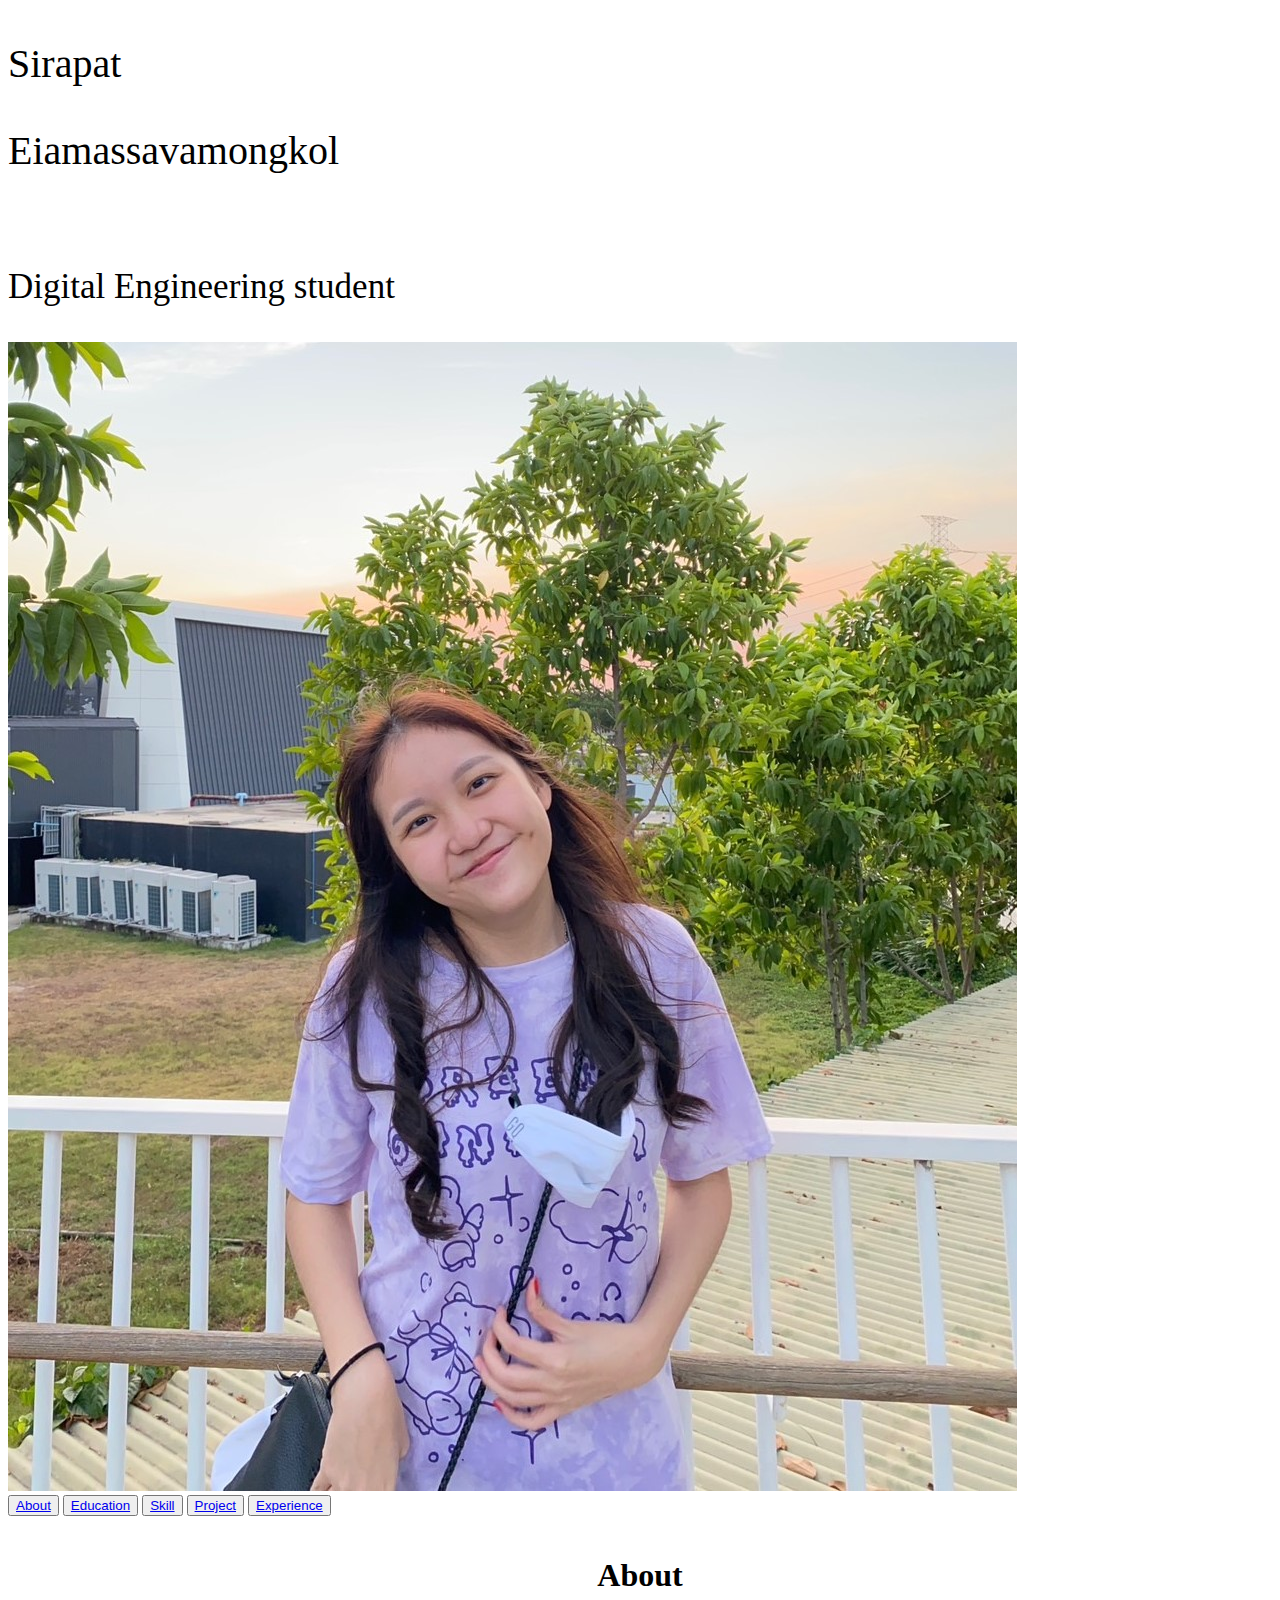
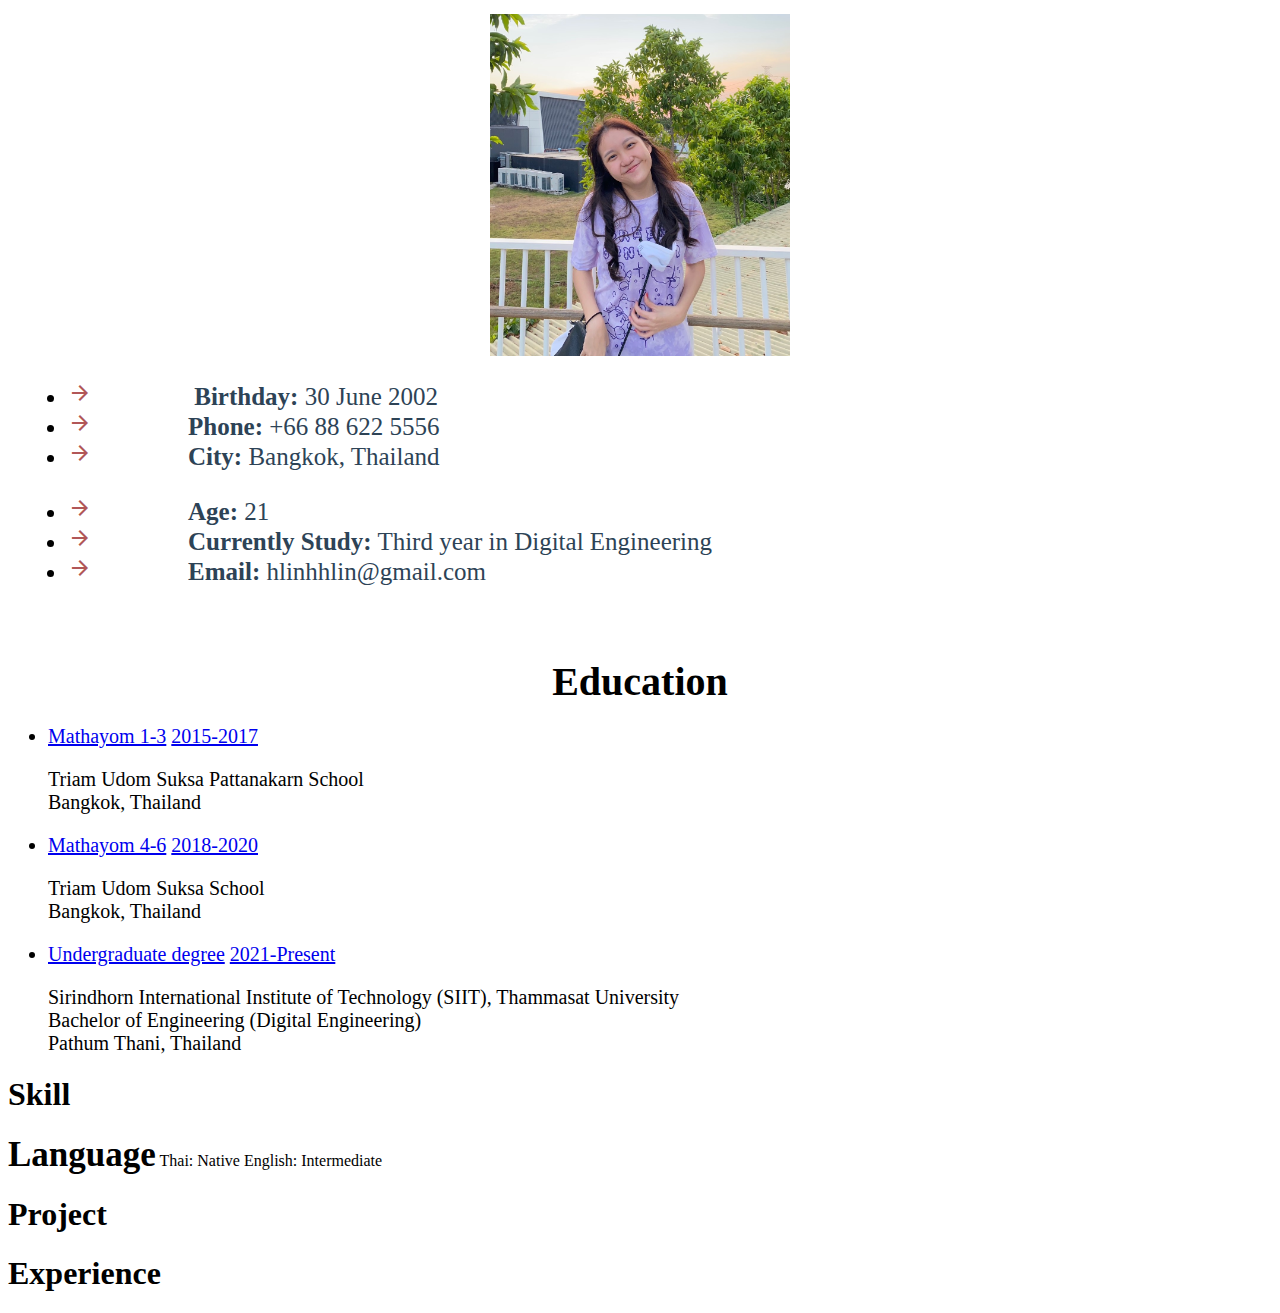
==== main.html @ f173abf1 "edit to be responsive" ====
<!DOCTYPE html>
<html lang="en">
<head>
    <meta charset="UTF-8">
    <meta name="viewport" content="width=device-width, initial-scale=1.0">
    <title>Sirapat's Portfolio</title>
    <link rel="stylesheet" href="style.css">
    <link rel="stylesheet" href="https://fonts.googleapis.com/icon?family=Material+Icons">
    <link rel="stylesheet" type="text/css" href="//fonts.googleapis.com/css?family=Abril+Fatface"/>
    <link rel="stylesheet" type="text/css" href="//fonts.googleapis.com/css?family=Merriweather"/>
    <link href="https://cdn.jsdelivr.net/npm/bootstrap@5.3.1/dist/css/bootstrap.min.css" rel="stylesheet" integrity="sha384-4bw+/aepP/YC94hEpVNVgiZdgIC5+VKNBQNGCHeKRQN+PtmoHDEXuppvnDJzQIu9" crossorigin="anonymous">
    <script src="https://cdn.jsdelivr.net/npm/bootstrap@5.3.1/dist/js/bootstrap.bundle.min.js" integrity="sha384-HwwvtgBNo3bZJJLYd8oVXjrBZt8cqVSpeBNS5n7C8IVInixGAoxmnlMuBnhbgrkm" crossorigin="anonymous"></script>
</head>
<main>
    <article>
        <p class="font-weight-bold" style="font-size: 40px;">Sirapat</p>
        <p class="font-weight-bold" style="font-size: 40px;">Eiamassavamongkol</p>
        <br>
        <p class="font-italic" style="font-size: 35px;">Digital Engineering student</p>
    </article>
    <nav class="vstack gap-4" style="align-items: center;">
        <img src="/src/profile.jpg">
        <div class="vstack gap-4" style="align-items: center;">
            <button><a href="#about">About</a></button>
            <button><a href="#education">Education</a></button>
            <button><a href="#skill">Skill</a></button>
            <button><a href="#project">Project</a></button>
            <button><a href="#experience">Experience</a></button>
        </div>
    </nav>
    <section id="about" style="padding: 20px;" class="vstack py-5">
        <h1 style="text-align: center; margin-bottom: 20px;"><strong>About</strong></h1>
        <div class="parent" style="font-size: 25px;">
            <img src="/src/profile.jpg" width="300px" style="display: block; margin: auto;">
            <div>
                <ul>
                    <li><span class="material-icons" style="color: #b15757;">arrow_forward_ios</span> <strong class="very-dark-blue-font">Birthday:</strong> <span class="very-dark-blue-font">30 June 2002</span></li>
                    <li><span class="material-icons" style="color: #b15757;">arrow_forward_ios</span><strong class="very-dark-blue-font">Phone:</strong> <span class="very-dark-blue-font">+66 88 622 5556</span></li>
                    <li><span class="material-icons" style="color: #b15757;">arrow_forward_ios</span><strong class="very-dark-blue-font">City:</strong> <span class="very-dark-blue-font">Bangkok, Thailand</span></li>
                  </ul>
            </div>
            <div>
                <ul>
                    <li><span class="material-icons" style="color: #b15757;">arrow_forward_ios</span><strong class="very-dark-blue-font">Age:</strong> <span class="very-dark-blue-font">21</span></li>
                    <li><span class="material-icons" style="color: #b15757;">arrow_forward_ios</span><strong class="very-dark-blue-font">Currently Study:</strong> <span class="very-dark-blue-font">Third year in Digital Engineering</span></li>
                    <li><span class="material-icons" style="color: #b15757;">arrow_forward_ios</span><strong class="very-dark-blue-font">Email:</strong> <span class="very-dark-blue-font">hlinhhlin@gmail.com</span></li>
                  </ul>
            </div>
        </div>
    </section>
    <section id="education">
        <div class="container py-5" style="font-size: 20px;">
            <h1 style="text-align: center; margin-bottom: 20px;"><strong>Education</strong></h1>
            <div class="row">
              <div class="col-md-6 offset-md-3">
                <ul class="timeline-3">
                  <li>
                    <a href="#!">Mathayom 1-3</a>
                    <a href="#!" class="float-end">2015-2017</a>
                    <p class="mt-2">Triam Udom Suksa Pattanakarn School <br> Bangkok, Thailand</p>
                  </li>
                  <li>
                    <a href="#!">Mathayom 4-6</a>
                    <a href="#!" class="float-end">2018-2020</a>
                    <p class="mt-2">Triam Udom Suksa School <br> Bangkok, Thailand</p>
                  </li>
                  <li>
                    <a href="#!">Undergraduate degree</a>
                    <a href="#!" class="float-end">2021-Present</a>
                    <p class="mt-2">Sirindhorn International Institute of Technology (SIIT), Thammasat University <br> Bachelor of Engineering (Digital Engineering) <br> Pathum Thani, Thailand</p>
                  </li>
                </ul>
              </div>
            </div>
          </div>
    </section>
    <section id="skill">
        <h1><strong>Skill</strong></h1>
        <div id="container-lang">
            <strong class="item" style="font-size: 35px;">Language</strong>
            <span class="item">Thai: Native</span>
            <span class="item">English: Intermediate</span>
        </div>
    </section>
    <section id="project">
        <h1><strong>Project</strong></h1>
    </section>
    <section id="experience">
        <h1><strong>Experience</strong></h1>
    </section>
</main>
</html>
---- style.css ----
.very-dark-blue-font {
    color: #2D4356;
}
.dark-blue-font {
    color: #435B66;
}

@media screen and (min-width: 320px) and (max-width: 600px) {
    main {
        background-color: #EEE9DA;
        height: 100vh;
        overflow-y: auto;
        overflow-x: hidden;
        width: 100%;
        font-family: 'Merriweather';
    }

    article {
        display: flex;
        width: 100%;
        height: 100vh;
        flex-direction: column;
        justify-content: center;
        padding: 40px;
        font-weight: 800;
    }
    
    nav {
        width: 100%;
        height: 83vh;
        background-color: #6096B4;
        padding: 30px;
    }
    
    nav img {
        border-radius: 50%;
        width: 50%;        
      }
    
    button a {
    font-size: 20px;
    font-weight: bolder;
    }
    
    a:-webkit-any-link {
        text-decoration: none;
        color: rgb(0, 74, 127);
    }

    nav div {
        width: 100%;
    }

    nav div button{
        width: 30vh;
        height: 6vh;
        border: none;
        border-radius: 20px;
    }
    
    #about {
        background-color: white;
    }

    #about img {
        margin: 20px;
        border-radius: 15px;
    }

    .parent ul {
        list-style-type: none;
        line-height: 2;
        font-size: 20px;
    }
    
    #education {
        background-color: #e2ecf1;
        height: 63vh;
    }
    
    ul.timeline-3 {
        list-style-type: none;
        position: relative;
      }
      ul.timeline-3:before {
        content: " ";
        background: #d4d9df;
        display: inline-block;
        position: absolute;
        left: 29px;
        width: 2px;
        height: 100%;
        z-index: 400;
      }
      ul.timeline-3 > li {
        margin: 20px 0;
        padding-left: 20px;
      }
      ul.timeline-3 > li:before {
        content: " ";
        background: white;
        display: inline-block;
        position: absolute;
        border-radius: 50%;
        border: 3px solid #22c0e8;
        left: 20px;
        width: 20px;
        height: 20px;
        z-index: 400;
      }

    #skill {
        background-color: #FFFFFF;
    }
    
    #experience {
        background-color: #e2ecf1;
    }
    
   
    

    
    li{
        margin: 30px 0;
      }
    
    /* The actual timeline (the vertical ruler) */
    /* .timeline {
      position: relative;
      margin: 0 auto;
    } */
    
    /* The actual timeline (the vertical ruler) */
    /* .timeline::after {
      content: '';
      position: absolute;
      width: 5px;
      background-color: black;
      top: 0;
      bottom: 0;
      left: 140px;
      margin-left: -3px;
    } */
    
    .line {
        border-bottom: 3px solid #000000;
        width: 1300px;
        margin-top: 50px;
    }
    
    .card {
        /* Add shadows to create the "card" effect */
        box-shadow: 0 4px 8px 0 rgba(0,0,0,0.2);
        transition: 0.3s;
        padding: 40px;
        border-radius: 10px;
        background-color: #ffffff;
        width: 400px;
        height: 300px;
        margin: 40px;
        line-height: 50px;
      }
      
      /* Add some padding inside the card container */
      /* .container {
        padding: 2px 16px;
      } */
    
    /* .container {
        background-color: white;
        line-height: 40px;
        width: 40%;
        min-height: 100px;
        padding: 30px;
        margin-left: 450px;
        margin-bottom: 40px;
        border-radius: 30px;
    } */
    
    .horizontal {
        display: flex;
        justify-content: center;
        flex-direction: row;
        width: 95%;
    }
    
    .dot {
        height: 25px;
        width: 25px;
        background-color: #d46060;
        border: solid;
        border-radius: 50%;
        display: inline-block;
        opacity: 100%;
        z-index: 1; /*make it to the front*/
      }
    
    .year{
        font-size: 25px;
        padding: 15px;
        margin-left: 134px;
        margin-right: 140px;
        margin-top: 50px;
        display: block;
        width: 200px;
        color: #FFFFFF;
        background: #03405c;
        border-radius: 20px;
        font-family: 'Raleway', sans-serif;
        opacity: 70%;
        text-align: center;
        letter-spacing: 3px;
    }
    
    #container-lang {
        display: flex;
        flex-direction: column;
        font-size: 30px;
        margin-left: 100px;
        background-color: #EAB2A0;
        width: 40%;
        border-radius: 30px;
        color: #000000;
        padding-left: 30px;
    }
    
    #container-lang .item{
        margin: 25px;
    }
}

@media screen and (min-width: 1001px) and (max-width: 1200px) {
    .very-dark-blue-font {
        color: #2D4356;
    }
    .dark-blue-font {
        color: #435B66;
    }
    
    .center {
    display: block;
    margin-left: auto;
    margin-right: auto;
    }
    
    article {
        width: 100%;
        height: fit-content;
        padding: 50px;
    }
    
    .font {
        font-family:'Open Sans', sans-serif;
    }
    
    nav {
        width: 30vh;
        height: 100vh;
        background-color: #ff0000;
        padding: 1em;
        position: fixed;
        overflow: hidden;
    }
    
    nav img {
        border-radius: 50%;
        width: 80%;
      }
    
    /* .btn-group button {
        background-color: #ffffff;
        border: none;
        padding: 10px 24px; 
        cursor: pointer;
        margin-left: 60px;
        margin-top: 40px;
        width: 70%;
        border-radius: 20px;
        height: 70px;
      } */
      
    .btn-group button:not(:last-child) {
    border-bottom: none; /* Prevent double borders */
    }
    
    /* Add a background color on hover */
    /* .btn-group button:hover {
    background-color: #ff2f90;
    } */
    
    button a {
    font-size: 25px;
    font-weight: bolder;
    }
    
    a:-webkit-any-link {
        text-decoration: none;
        color: rgb(0, 74, 127);
    }
    
    main {
        background-color: #EEE9DA;
        height: 100vh;
        overflow-y: auto;
        margin-left: 30vh;
        overflow-x: hidden;
    }
    
    /* .welcome {
        background-color: #93BFCF;
    
    } */
    
    /* .welcome h1 {
        font-family: 'Raleway', sans-serif;
        color: white;
        letter-spacing: 4px;
    } */
    
    .typewriter {
        width: fit-content;
    }
    
    .typewriter h1 {
        overflow: hidden; /* Ensures the content is not revealed until the animation */
        border-right: .15em solid orange; /* The typwriter cursor */
        white-space: nowrap; /* Keeps the content on a single line */
        margin: 0 auto; /* Gives that scrolling effect as the typing happens */
        letter-spacing: .15em; /* Adjust as needed */
        width: fit-content;
        animation: 
          typing 3.5s steps(40, end),
          blink-caret .75s step-end infinite;
      }
      
      /* The typing effect */
      @keyframes typing {
        from { width: 0 }
        to { width: 100% }
      }
      
      /* The typewriter cursor effect */
      @keyframes blink-caret {
        from, to { border-color: transparent }
        50% { border-color: #435B66; }
      }
    
    #about {
        background-color: white;
    }
    
    #education {
        background-color: #e2ecf1;
    }
    
    #skill {
        background-color: #FFFFFF;
    }
    
    #experience {
        background-color: #e2ecf1;
    }
    
    article h1 {
        font-family: 'Raleway', sans-serif;
        color: black;
        font-size: 35px;
        letter-spacing: 2px;
        margin: 0px;
        padding-left: 50px;
        padding-bottom: 30px;
    }
    
    #about img {
        margin: 20px;
        border-radius: 15px;
    }
    
    .parent {
        width: 100%;
        display: flex;
        font-size: 30px;
      }
    
    .parent ul {
        list-style-type: none;
        line-height: 2;
        padding: 0px;
    }
    
    .parent div {
        padding: 20px;
        min-width: 350px;
    }
    
    li{
        margin: 30px 0;
      }
    
    /* The actual timeline (the vertical ruler) */
    /* .timeline {
      position: relative;
      margin: 0 auto;
    } */
    
    /* The actual timeline (the vertical ruler) */
    /* .timeline::after {
      content: '';
      position: absolute;
      width: 5px;
      background-color: black;
      top: 0;
      bottom: 0;
      left: 140px;
      margin-left: -3px;
    } */
    
    .line {
        border-bottom: 3px solid #000000;
        width: 1300px;
        margin-top: 50px;
    }
    
    .card {
        /* Add shadows to create the "card" effect */
        box-shadow: 0 4px 8px 0 rgba(0,0,0,0.2);
        transition: 0.3s;
        padding: 40px;
        border-radius: 10px;
        background-color: #ffffff;
        width: 400px;
        height: 300px;
        margin: 40px;
        line-height: 50px;
      }
      
      /* Add some padding inside the card container */
      /* .container {
        padding: 2px 16px;
      } */
    
    /* .container {
        background-color: white;
        line-height: 40px;
        width: 40%;
        min-height: 100px;
        padding: 30px;
        margin-left: 450px;
        margin-bottom: 40px;
        border-radius: 30px;
    } */
    
    .horizontal {
        display: flex;
        justify-content: center;
        flex-direction: row;
        width: 95%;
    }
    
    .dot {
        height: 25px;
        width: 25px;
        background-color: #d46060;
        border: solid;
        border-radius: 50%;
        display: inline-block;
        opacity: 100%;
        z-index: 1; /*make it to the front*/
      }
    
    .year{
        font-size: 25px;
        padding: 15px;
        margin-left: 134px;
        margin-right: 140px;
        margin-top: 50px;
        display: block;
        width: 200px;
        color: #FFFFFF;
        background: #03405c;
        border-radius: 20px;
        font-family: 'Raleway', sans-serif;
        opacity: 70%;
        text-align: center;
        letter-spacing: 3px;
    }
    
    #container-lang {
        display: flex;
        flex-direction: column;
        font-size: 30px;
        margin-left: 100px;
        background-color: #EAB2A0;
        width: 40%;
        border-radius: 30px;
        color: #000000;
        padding-left: 30px;
    }
    
    #container-lang .item{
        margin: 25px;
    }
}
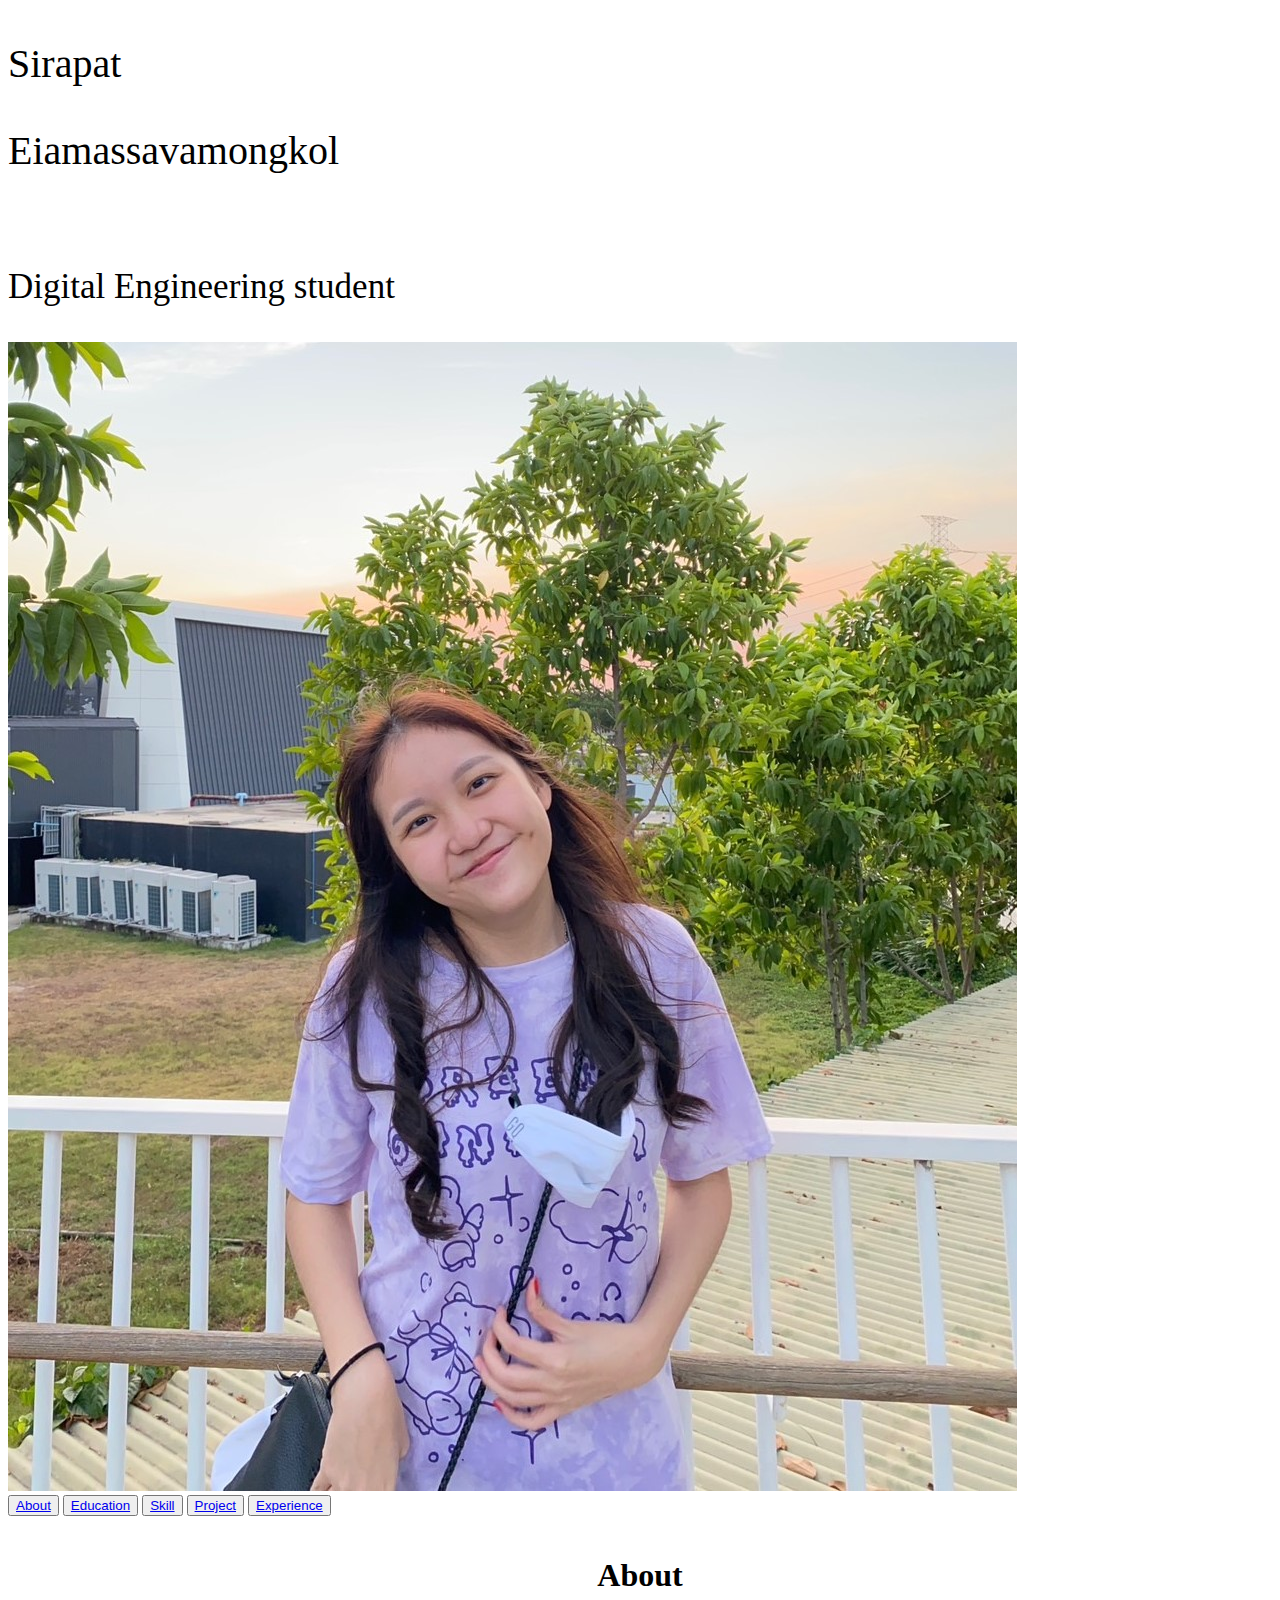
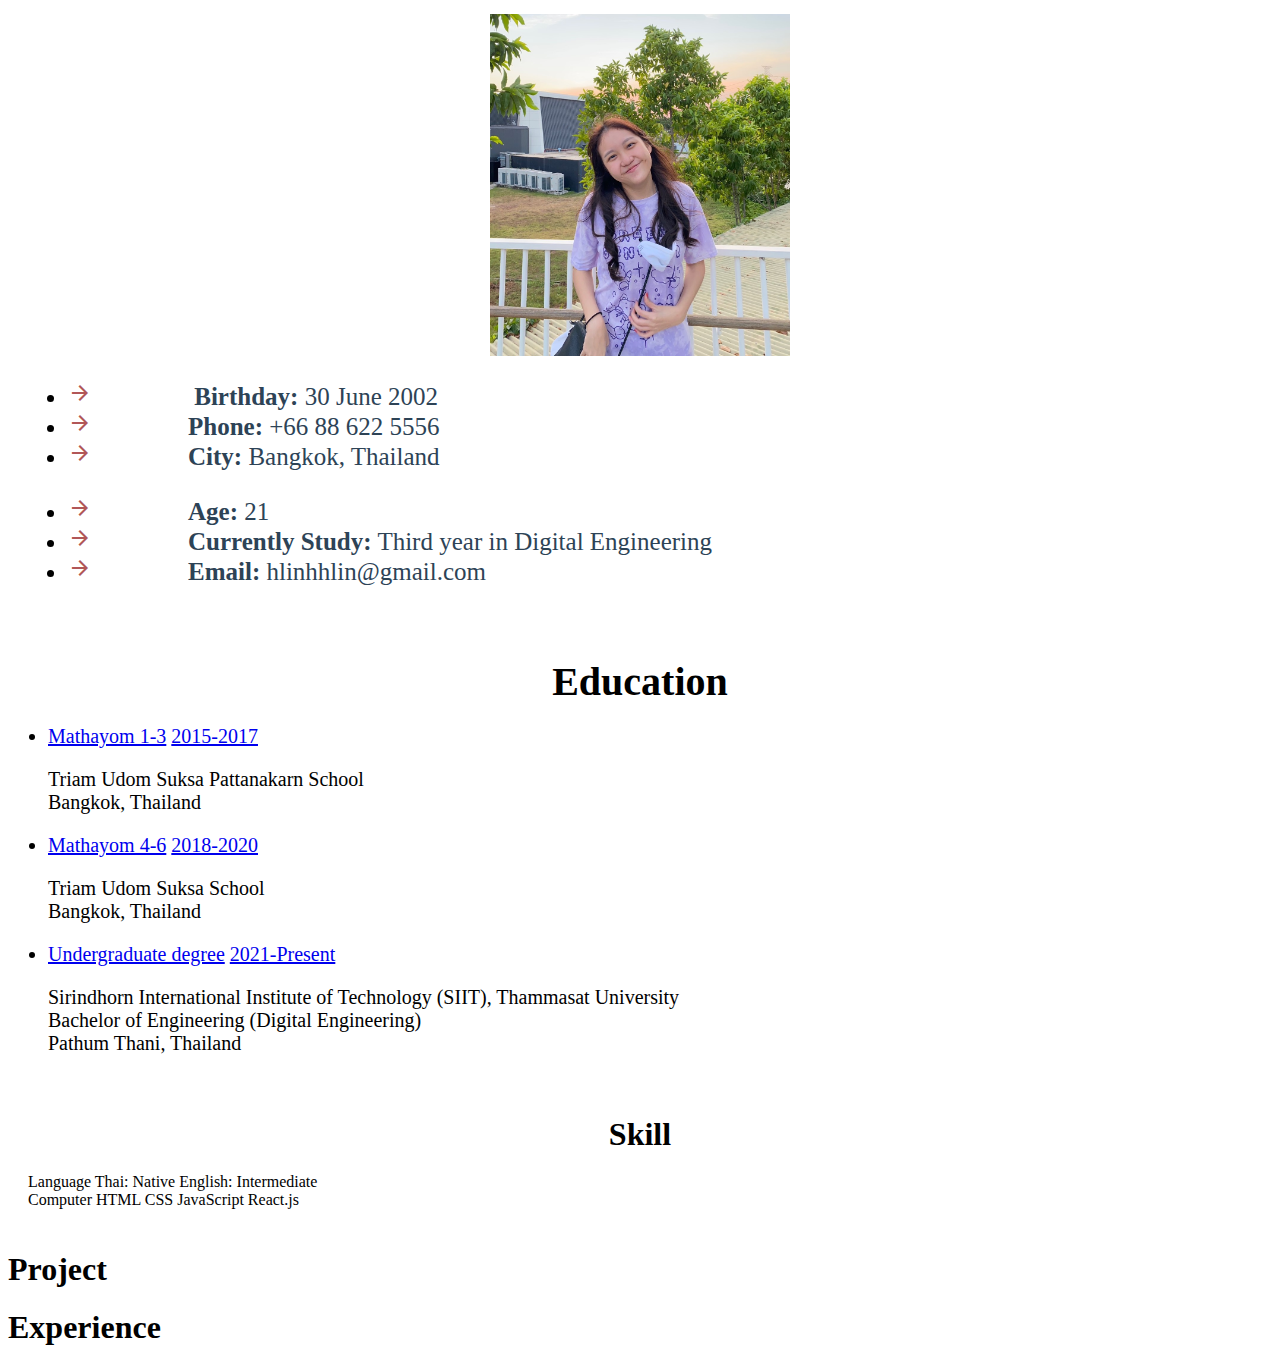
==== commit e94b3f5e: "16/9" ====
--- a/main.html
+++ b/main.html
@@ -74,12 +74,21 @@
             </div>
           </div>
     </section>
-    <section id="skill">
-        <h1><strong>Skill</strong></h1>
-        <div id="container-lang">
-            <strong class="item" style="font-size: 35px;">Language</strong>
-            <span class="item">Thai: Native</span>
-            <span class="item">English: Intermediate</span>
+    <section id="skill" style="padding: 20px;">
+        <h1 style="text-align: center; margin-bottom: 20px;"><strong>Skill</strong></h1>
+        <div class="skill-container">
+            <div class="card">
+                <span>Language</span>
+                <span>Thai: Native</span>
+                <span>English: Intermediate</span>
+            </div>
+            <div class="card">
+                <span style="font-weight: 100;">Computer</span>
+                <span>HTML</span>
+                <span>CSS</span>
+                <span>JavaScript</span>
+                <span>React.js</span>
+            </div>
         </div>
     </section>
     <section id="project">
--- a/style.css
+++ b/style.css
@@ -27,7 +27,7 @@
     
     nav {
         width: 100%;
-        height: 83vh;
+        height: 72vh;
         background-color: #6096B4;
         padding: 30px;
     }
@@ -75,7 +75,7 @@
     
     #education {
         background-color: #e2ecf1;
-        height: 63vh;
+        height: 50vh;
     }
     
     ul.timeline-3 {
@@ -112,14 +112,194 @@
     #skill {
         background-color: #FFFFFF;
     }
+
+    .skill-container {
+        display: flex;
+
+    }
+
+    .card {
+        /* Add shadows to create the "card" effect */
+        box-shadow: 0 4px 8px 0 rgba(0,0,0,0.2);
+        transition: 0.3s;
+        padding: 20px;
+        border-radius: 10px;
+        width: 50%;
+        height: 50%;
+        line-height: 50px;
+        margin: 10px;
+      }
     
     #experience {
         background-color: #e2ecf1;
     }
     
-   
-    
-
+
+}
+
+@media screen and (min-width: 1001px) and (max-width: 1200px) {
+    .very-dark-blue-font {
+        color: #2D4356;
+    }
+    .dark-blue-font {
+        color: #435B66;
+    }
+    
+    .center {
+    display: block;
+    margin-left: auto;
+    margin-right: auto;
+    }
+    
+    article {
+        width: 100%;
+        height: fit-content;
+        padding: 50px;
+    }
+    
+    .font {
+        font-family:'Open Sans', sans-serif;
+    }
+    
+    nav {
+        width: 30vh;
+        height: 100vh;
+        background-color: #ff0000;
+        padding: 1em;
+        position: fixed;
+        overflow: hidden;
+    }
+    
+    nav img {
+        border-radius: 50%;
+        width: 80%;
+      }
+    
+    /* .btn-group button {
+        background-color: #ffffff;
+        border: none;
+        padding: 10px 24px; 
+        cursor: pointer;
+        margin-left: 60px;
+        margin-top: 40px;
+        width: 70%;
+        border-radius: 20px;
+        height: 70px;
+      } */
+      
+    .btn-group button:not(:last-child) {
+    border-bottom: none; /* Prevent double borders */
+    }
+    
+    /* Add a background color on hover */
+    /* .btn-group button:hover {
+    background-color: #ff2f90;
+    } */
+    
+    button a {
+    font-size: 25px;
+    font-weight: bolder;
+    }
+    
+    a:-webkit-any-link {
+        text-decoration: none;
+        color: rgb(0, 74, 127);
+    }
+    
+    main {
+        background-color: #EEE9DA;
+        height: 100vh;
+        overflow-y: auto;
+        margin-left: 30vh;
+        overflow-x: hidden;
+    }
+    
+    /* .welcome {
+        background-color: #93BFCF;
+    
+    } */
+    
+    /* .welcome h1 {
+        font-family: 'Raleway', sans-serif;
+        color: white;
+        letter-spacing: 4px;
+    } */
+    
+    .typewriter {
+        width: fit-content;
+    }
+    
+    .typewriter h1 {
+        overflow: hidden; /* Ensures the content is not revealed until the animation */
+        border-right: .15em solid orange; /* The typwriter cursor */
+        white-space: nowrap; /* Keeps the content on a single line */
+        margin: 0 auto; /* Gives that scrolling effect as the typing happens */
+        letter-spacing: .15em; /* Adjust as needed */
+        width: fit-content;
+        animation: 
+          typing 3.5s steps(40, end),
+          blink-caret .75s step-end infinite;
+      }
+      
+      /* The typing effect */
+      @keyframes typing {
+        from { width: 0 }
+        to { width: 100% }
+      }
+      
+      /* The typewriter cursor effect */
+      @keyframes blink-caret {
+        from, to { border-color: transparent }
+        50% { border-color: #435B66; }
+      }
+    
+    #about {
+        background-color: white;
+    }
+    
+    #education {
+        background-color: #e2ecf1;
+    }
+    
+    #skill {
+        background-color: #FFFFFF;
+    }
+    
+    #experience {
+        background-color: #e2ecf1;
+    }
+    
+    article h1 {
+        font-family: 'Raleway', sans-serif;
+        color: black;
+        font-size: 35px;
+        letter-spacing: 2px;
+        margin: 0px;
+        padding-left: 50px;
+        padding-bottom: 30px;
+    }
+    
+    #about img {
+        margin: 20px;
+        border-radius: 15px;
+    }
+    
+    .parent {
+        width: 100%;
+        display: flex;
+        font-size: 30px;
+      }
+    
+    .parent ul {
+        list-style-type: none;
+        line-height: 2;
+        padding: 0px;
+    }
+    
+    .parent div {
+        padding: 20px;
+        min-width: 350px;
+    }
     
     li{
         margin: 30px 0;
@@ -228,277 +408,4 @@
     #container-lang .item{
         margin: 25px;
     }
-}
-
-@media screen and (min-width: 1001px) and (max-width: 1200px) {
-    .very-dark-blue-font {
-        color: #2D4356;
-    }
-    .dark-blue-font {
-        color: #435B66;
-    }
-    
-    .center {
-    display: block;
-    margin-left: auto;
-    margin-right: auto;
-    }
-    
-    article {
-        width: 100%;
-        height: fit-content;
-        padding: 50px;
-    }
-    
-    .font {
-        font-family:'Open Sans', sans-serif;
-    }
-    
-    nav {
-        width: 30vh;
-        height: 100vh;
-        background-color: #ff0000;
-        padding: 1em;
-        position: fixed;
-        overflow: hidden;
-    }
-    
-    nav img {
-        border-radius: 50%;
-        width: 80%;
-      }
-    
-    /* .btn-group button {
-        background-color: #ffffff;
-        border: none;
-        padding: 10px 24px; 
-        cursor: pointer;
-        margin-left: 60px;
-        margin-top: 40px;
-        width: 70%;
-        border-radius: 20px;
-        height: 70px;
-      } */
-      
-    .btn-group button:not(:last-child) {
-    border-bottom: none; /* Prevent double borders */
-    }
-    
-    /* Add a background color on hover */
-    /* .btn-group button:hover {
-    background-color: #ff2f90;
-    } */
-    
-    button a {
-    font-size: 25px;
-    font-weight: bolder;
-    }
-    
-    a:-webkit-any-link {
-        text-decoration: none;
-        color: rgb(0, 74, 127);
-    }
-    
-    main {
-        background-color: #EEE9DA;
-        height: 100vh;
-        overflow-y: auto;
-        margin-left: 30vh;
-        overflow-x: hidden;
-    }
-    
-    /* .welcome {
-        background-color: #93BFCF;
-    
-    } */
-    
-    /* .welcome h1 {
-        font-family: 'Raleway', sans-serif;
-        color: white;
-        letter-spacing: 4px;
-    } */
-    
-    .typewriter {
-        width: fit-content;
-    }
-    
-    .typewriter h1 {
-        overflow: hidden; /* Ensures the content is not revealed until the animation */
-        border-right: .15em solid orange; /* The typwriter cursor */
-        white-space: nowrap; /* Keeps the content on a single line */
-        margin: 0 auto; /* Gives that scrolling effect as the typing happens */
-        letter-spacing: .15em; /* Adjust as needed */
-        width: fit-content;
-        animation: 
-          typing 3.5s steps(40, end),
-          blink-caret .75s step-end infinite;
-      }
-      
-      /* The typing effect */
-      @keyframes typing {
-        from { width: 0 }
-        to { width: 100% }
-      }
-      
-      /* The typewriter cursor effect */
-      @keyframes blink-caret {
-        from, to { border-color: transparent }
-        50% { border-color: #435B66; }
-      }
-    
-    #about {
-        background-color: white;
-    }
-    
-    #education {
-        background-color: #e2ecf1;
-    }
-    
-    #skill {
-        background-color: #FFFFFF;
-    }
-    
-    #experience {
-        background-color: #e2ecf1;
-    }
-    
-    article h1 {
-        font-family: 'Raleway', sans-serif;
-        color: black;
-        font-size: 35px;
-        letter-spacing: 2px;
-        margin: 0px;
-        padding-left: 50px;
-        padding-bottom: 30px;
-    }
-    
-    #about img {
-        margin: 20px;
-        border-radius: 15px;
-    }
-    
-    .parent {
-        width: 100%;
-        display: flex;
-        font-size: 30px;
-      }
-    
-    .parent ul {
-        list-style-type: none;
-        line-height: 2;
-        padding: 0px;
-    }
-    
-    .parent div {
-        padding: 20px;
-        min-width: 350px;
-    }
-    
-    li{
-        margin: 30px 0;
-      }
-    
-    /* The actual timeline (the vertical ruler) */
-    /* .timeline {
-      position: relative;
-      margin: 0 auto;
-    } */
-    
-    /* The actual timeline (the vertical ruler) */
-    /* .timeline::after {
-      content: '';
-      position: absolute;
-      width: 5px;
-      background-color: black;
-      top: 0;
-      bottom: 0;
-      left: 140px;
-      margin-left: -3px;
-    } */
-    
-    .line {
-        border-bottom: 3px solid #000000;
-        width: 1300px;
-        margin-top: 50px;
-    }
-    
-    .card {
-        /* Add shadows to create the "card" effect */
-        box-shadow: 0 4px 8px 0 rgba(0,0,0,0.2);
-        transition: 0.3s;
-        padding: 40px;
-        border-radius: 10px;
-        background-color: #ffffff;
-        width: 400px;
-        height: 300px;
-        margin: 40px;
-        line-height: 50px;
-      }
-      
-      /* Add some padding inside the card container */
-      /* .container {
-        padding: 2px 16px;
-      } */
-    
-    /* .container {
-        background-color: white;
-        line-height: 40px;
-        width: 40%;
-        min-height: 100px;
-        padding: 30px;
-        margin-left: 450px;
-        margin-bottom: 40px;
-        border-radius: 30px;
-    } */
-    
-    .horizontal {
-        display: flex;
-        justify-content: center;
-        flex-direction: row;
-        width: 95%;
-    }
-    
-    .dot {
-        height: 25px;
-        width: 25px;
-        background-color: #d46060;
-        border: solid;
-        border-radius: 50%;
-        display: inline-block;
-        opacity: 100%;
-        z-index: 1; /*make it to the front*/
-      }
-    
-    .year{
-        font-size: 25px;
-        padding: 15px;
-        margin-left: 134px;
-        margin-right: 140px;
-        margin-top: 50px;
-        display: block;
-        width: 200px;
-        color: #FFFFFF;
-        background: #03405c;
-        border-radius: 20px;
-        font-family: 'Raleway', sans-serif;
-        opacity: 70%;
-        text-align: center;
-        letter-spacing: 3px;
-    }
-    
-    #container-lang {
-        display: flex;
-        flex-direction: column;
-        font-size: 30px;
-        margin-left: 100px;
-        background-color: #EAB2A0;
-        width: 40%;
-        border-radius: 30px;
-        color: #000000;
-        padding-left: 30px;
-    }
-    
-    #container-lang .item{
-        margin: 25px;
-    }
 }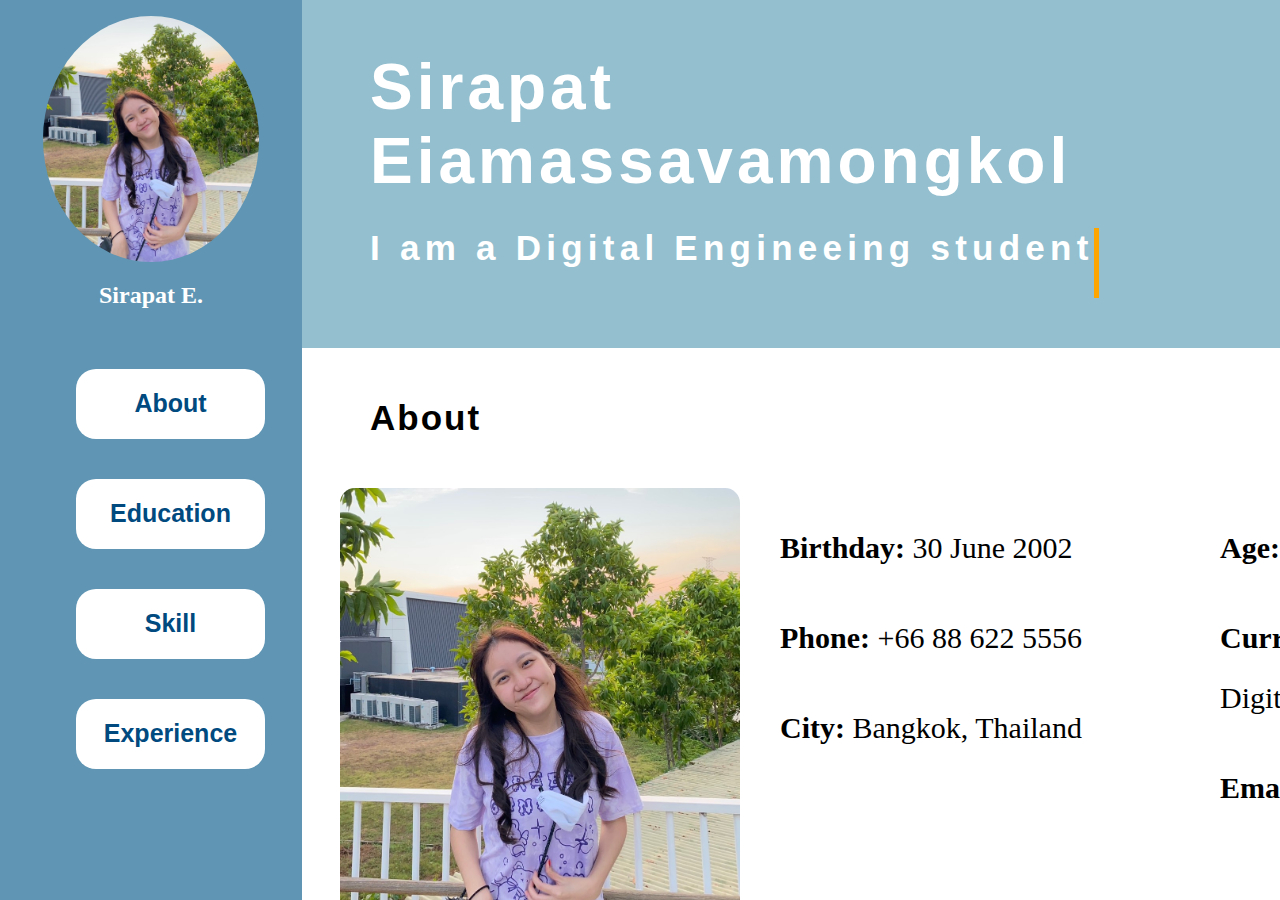
==== commit 87997db1: "commit" ====
--- a/main.html
+++ b/main.html
@@ -6,96 +6,93 @@
     <title>Sirapat's Portfolio</title>
     <link rel="stylesheet" href="style.css">
     <link rel="stylesheet" href="https://fonts.googleapis.com/icon?family=Material+Icons">
-    <link rel="stylesheet" type="text/css" href="//fonts.googleapis.com/css?family=Abril+Fatface"/>
-    <link rel="stylesheet" type="text/css" href="//fonts.googleapis.com/css?family=Merriweather"/>
-    <link href="https://cdn.jsdelivr.net/npm/bootstrap@5.3.1/dist/css/bootstrap.min.css" rel="stylesheet" integrity="sha384-4bw+/aepP/YC94hEpVNVgiZdgIC5+VKNBQNGCHeKRQN+PtmoHDEXuppvnDJzQIu9" crossorigin="anonymous">
-    <script src="https://cdn.jsdelivr.net/npm/bootstrap@5.3.1/dist/js/bootstrap.bundle.min.js" integrity="sha384-HwwvtgBNo3bZJJLYd8oVXjrBZt8cqVSpeBNS5n7C8IVInixGAoxmnlMuBnhbgrkm" crossorigin="anonymous"></script>
 </head>
+<nav clsss="navbar">
+    <img src="/src/profile.jpg" class="center">
+    <h2>Sirapat E.</h2>
+    <div class="btn-group">
+        <button><a href="#about" class="font">About</a></button>
+        <button><a href="#education" class="font">Education</a></button>
+        <button><a href="#skill" class="font">Skill</a></button>
+        <button><a href="#experience" class="font">Experience</a></button>
+    </div>
+</nav>
 <main>
-    <article>
-        <p class="font-weight-bold" style="font-size: 40px;">Sirapat</p>
-        <p class="font-weight-bold" style="font-size: 40px;">Eiamassavamongkol</p>
-        <br>
-        <p class="font-italic" style="font-size: 35px;">Digital Engineering student</p>
+    <article class="welcome">
+        <h1 style="font-size: 64px; margin-top: 0px;">Sirapat Eiamassavamongkol</h1>
+        <div class="typewriter">
+            <h1>I am a Digital Engineeing student</h1>
+        </div>
     </article>
-    <nav class="vstack gap-4" style="align-items: center;">
-        <img src="/src/profile.jpg">
-        <div class="vstack gap-4" style="align-items: center;">
-            <button><a href="#about">About</a></button>
-            <button><a href="#education">Education</a></button>
-            <button><a href="#skill">Skill</a></button>
-            <button><a href="#project">Project</a></button>
-            <button><a href="#experience">Experience</a></button>
-        </div>
-    </nav>
-    <section id="about" style="padding: 20px;" class="vstack py-5">
-        <h1 style="text-align: center; margin-bottom: 20px;"><strong>About</strong></h1>
-        <div class="parent" style="font-size: 25px;">
-            <img src="/src/profile.jpg" width="300px" style="display: block; margin: auto;">
+    <article id="about">
+        <h1><strong>About</strong></h1>
+        <div class="parent">
+            <img src="/src/profile.jpg" width="400px">
             <div>
                 <ul>
-                    <li><span class="material-icons" style="color: #b15757;">arrow_forward_ios</span> <strong class="very-dark-blue-font">Birthday:</strong> <span class="very-dark-blue-font">30 June 2002</span></li>
-                    <li><span class="material-icons" style="color: #b15757;">arrow_forward_ios</span><strong class="very-dark-blue-font">Phone:</strong> <span class="very-dark-blue-font">+66 88 622 5556</span></li>
-                    <li><span class="material-icons" style="color: #b15757;">arrow_forward_ios</span><strong class="very-dark-blue-font">City:</strong> <span class="very-dark-blue-font">Bangkok, Thailand</span></li>
+                    <li><strong>Birthday:</strong> <span>30 June 2002</span></li>
+                    <li><strong>Phone:</strong> <span>+66 88 622 5556</span></li>
+                    <li><strong>City:</strong> <span>Bangkok, Thailand</span></li>
                   </ul>
             </div>
             <div>
                 <ul>
-                    <li><span class="material-icons" style="color: #b15757;">arrow_forward_ios</span><strong class="very-dark-blue-font">Age:</strong> <span class="very-dark-blue-font">21</span></li>
-                    <li><span class="material-icons" style="color: #b15757;">arrow_forward_ios</span><strong class="very-dark-blue-font">Currently Study:</strong> <span class="very-dark-blue-font">Third year in Digital Engineering</span></li>
-                    <li><span class="material-icons" style="color: #b15757;">arrow_forward_ios</span><strong class="very-dark-blue-font">Email:</strong> <span class="very-dark-blue-font">hlinhhlin@gmail.com</span></li>
+                    <li><strong>Age:</strong> <span>21</span></li>
+                    <li><strong>Currently Study:</strong> <span>Third year in Digital Engineering</span></li>
+                    <li><strong>Email:</strong> <span>hlinhhlin@gmail.com</span></li>
                   </ul>
             </div>
         </div>
-    </section>
-    <section id="education">
-        <div class="container py-5" style="font-size: 20px;">
-            <h1 style="text-align: center; margin-bottom: 20px;"><strong>Education</strong></h1>
-            <div class="row">
-              <div class="col-md-6 offset-md-3">
-                <ul class="timeline-3">
-                  <li>
-                    <a href="#!">Mathayom 1-3</a>
-                    <a href="#!" class="float-end">2015-2017</a>
-                    <p class="mt-2">Triam Udom Suksa Pattanakarn School <br> Bangkok, Thailand</p>
-                  </li>
-                  <li>
-                    <a href="#!">Mathayom 4-6</a>
-                    <a href="#!" class="float-end">2018-2020</a>
-                    <p class="mt-2">Triam Udom Suksa School <br> Bangkok, Thailand</p>
-                  </li>
-                  <li>
-                    <a href="#!">Undergraduate degree</a>
-                    <a href="#!" class="float-end">2021-Present</a>
-                    <p class="mt-2">Sirindhorn International Institute of Technology (SIIT), Thammasat University <br> Bachelor of Engineering (Digital Engineering) <br> Pathum Thani, Thailand</p>
-                  </li>
-                </ul>
-              </div>
+    </article>
+    <article id="education">
+        <h1><strong>Education</strong></h1>
+        <div class="timeline">
+            <span class="dot"></span>
+            <span class="year">2015-2017</span>
+            <div class="container">
+                <span style="font-size: 35px;"><strong>Mathayom 1 - Mathayom 3</strong></span><br>
+                <span style="font-size: 30px;">Triam Udom Suksa Pattanakarn School</span><br>
+                <span style="font-size: 30px;">Bangkok, Thailand</span>
             </div>
-          </div>
-    </section>
-    <section id="skill" style="padding: 20px;">
-        <h1 style="text-align: center; margin-bottom: 20px;"><strong>Skill</strong></h1>
-        <div class="skill-container">
-            <div class="card">
-                <span>Language</span>
-                <span>Thai: Native</span>
-                <span>English: Intermediate</span>
+            <span class="dot"></span>
+            <span class="year">2018-2020</span>
+            <div class="container">
+                <span style="font-size: 35px;"><strong>Mathayom 4 - Mathayom 6</strong></span><br>
+                <span style="font-size: 30px;">Triam Udom Suksa School</span><br>
+                <span style="font-size: 30px;">Bangkok, Thailand</span>
             </div>
-            <div class="card">
-                <span style="font-weight: 100;">Computer</span>
-                <span>HTML</span>
-                <span>CSS</span>
-                <span>JavaScript</span>
-                <span>React.js</span>
+            <span class="dot"></span>
+            <span class="year">2021-Present</span>
+            <div class="container">
+                <span style="font-size: 35px;"><strong>Undergraduate Degree</strong></span><br>
+                <span style="font-size: 30px;">Thammasat University</span><br>
+                <span style="font-size: 30px;">Bachelor of Engineering (Digital Engineering)</span>
+                <span style="font-size: 30px;">Pathum Thani, Thailand</span>
             </div>
         </div>
-    </section>
-    <section id="project">
-        <h1><strong>Project</strong></h1>
-    </section>
-    <section id="experience">
+    </article>
+    <article id="skill">
+        <h1><strong>Skill</strong></h1>
+        <div class="parent">
+            <div id="technical-skill">
+                <h2>Technical Skill</h2>
+                <ul>
+                    <li>HTML</li>
+                    <li>CSS</li>
+                    <li>Java Script</li>
+                    <li>React.js</li>
+                </ul>
+            </div>
+            <div id="soft-skill">
+                <h2>Soft Skill</h2>
+            </div>
+        </div>
+    </article>
+    <article id="experience">
         <h1><strong>Experience</strong></h1>
-    </section>
+    </article>
 </main>
+
+
+
 </html>--- a/style.css
+++ b/style.css
@@ -1,411 +1,273 @@
-.very-dark-blue-font {
-    color: #2D4356;
-}
-.dark-blue-font {
-    color: #435B66;
-}
-
-@media screen and (min-width: 320px) and (max-width: 600px) {
-    main {
-        background-color: #EEE9DA;
-        height: 100vh;
-        overflow-y: auto;
-        overflow-x: hidden;
-        width: 100%;
-        font-family: 'Merriweather';
-    }
-
-    article {
-        display: flex;
-        width: 100%;
-        height: 100vh;
-        flex-direction: column;
-        justify-content: center;
-        padding: 40px;
-        font-weight: 800;
-    }
-    
-    nav {
-        width: 100%;
-        height: 72vh;
-        background-color: #6096B4;
-        padding: 30px;
-    }
-    
-    nav img {
-        border-radius: 50%;
-        width: 50%;        
-      }
-    
-    button a {
-    font-size: 20px;
-    font-weight: bolder;
-    }
-    
-    a:-webkit-any-link {
-        text-decoration: none;
-        color: rgb(0, 74, 127);
-    }
-
-    nav div {
-        width: 100%;
-    }
-
-    nav div button{
-        width: 30vh;
-        height: 6vh;
-        border: none;
-        border-radius: 20px;
-    }
-    
-    #about {
-        background-color: white;
-    }
-
-    #about img {
-        margin: 20px;
-        border-radius: 15px;
-    }
-
-    .parent ul {
-        list-style-type: none;
-        line-height: 2;
-        font-size: 20px;
-    }
-    
-    #education {
-        background-color: #e2ecf1;
-        height: 50vh;
-    }
-    
-    ul.timeline-3 {
-        list-style-type: none;
-        position: relative;
-      }
-      ul.timeline-3:before {
-        content: " ";
-        background: #d4d9df;
-        display: inline-block;
-        position: absolute;
-        left: 29px;
-        width: 2px;
-        height: 100%;
-        z-index: 400;
-      }
-      ul.timeline-3 > li {
-        margin: 20px 0;
-        padding-left: 20px;
-      }
-      ul.timeline-3 > li:before {
-        content: " ";
-        background: white;
-        display: inline-block;
-        position: absolute;
-        border-radius: 50%;
-        border: 3px solid #22c0e8;
-        left: 20px;
-        width: 20px;
-        height: 20px;
-        z-index: 400;
-      }
-
-    #skill {
-        background-color: #FFFFFF;
-    }
-
-    .skill-container {
-        display: flex;
-
-    }
-
-    .card {
-        /* Add shadows to create the "card" effect */
-        box-shadow: 0 4px 8px 0 rgba(0,0,0,0.2);
-        transition: 0.3s;
-        padding: 20px;
-        border-radius: 10px;
-        width: 50%;
-        height: 50%;
-        line-height: 50px;
-        margin: 10px;
-      }
-    
-    #experience {
-        background-color: #e2ecf1;
-    }
-    
-
-}
-
-@media screen and (min-width: 1001px) and (max-width: 1200px) {
-    .very-dark-blue-font {
-        color: #2D4356;
-    }
-    .dark-blue-font {
-        color: #435B66;
-    }
-    
-    .center {
+body {
+    margin: 0px;
+    font-family: 'Times New Roman', Times, serif;
+}
+
+.center {
     display: block;
     margin-left: auto;
     margin-right: auto;
-    }
-    
-    article {
-        width: 100%;
-        height: fit-content;
-        padding: 50px;
-    }
-    
-    .font {
-        font-family:'Open Sans', sans-serif;
-    }
-    
-    nav {
-        width: 30vh;
-        height: 100vh;
-        background-color: #ff0000;
-        padding: 1em;
-        position: fixed;
-        overflow: hidden;
-    }
-    
-    nav img {
-        border-radius: 50%;
-        width: 80%;
-      }
-    
-    /* .btn-group button {
-        background-color: #ffffff;
-        border: none;
-        padding: 10px 24px; 
-        cursor: pointer;
-        margin-left: 60px;
-        margin-top: 40px;
-        width: 70%;
-        border-radius: 20px;
-        height: 70px;
-      } */
-      
-    .btn-group button:not(:last-child) {
-    border-bottom: none; /* Prevent double borders */
-    }
-    
-    /* Add a background color on hover */
-    /* .btn-group button:hover {
-    background-color: #ff2f90;
-    } */
-    
-    button a {
+}
+
+article {
+    width: 100%;
+    height: fit-content;
+    padding: 50px;
+}
+
+.font {
+    font-family: 'Open Sans', sans-serif;
+}
+
+nav {
+    width: 30vh;
+    height: 100vh;
+    background-color: #6096B4;
+    padding: 1em;
+    position: fixed;
+    overflow: hidden;
+}
+
+nav img {
+    border-radius: 50%;
+    width: 80%;
+}
+
+nav h2 {
+    text-align: center; color: rgb(255, 255, 255);
+}
+
+.btn-group button {
+    background-color: #ffffff;
+    border: none;
+    padding: 10px 24px;
+    /* Some padding */
+    cursor: pointer;
+    /* Pointer/hand icon */
+    margin-left: 60px;
+    margin-top: 40px;
+    width: 70%;
+    border-radius: 20px;
+    height: 70px;
+}
+
+.btn-group button:not(:last-child) {
+    border-bottom: none;
+    /* Prevent double borders */
+}
+
+/* Add a background color on hover */
+.btn-group button:hover {
+    background-color: #EEE9DA;
+}
+
+button a {
     font-size: 25px;
     font-weight: bolder;
-    }
-    
-    a:-webkit-any-link {
-        text-decoration: none;
-        color: rgb(0, 74, 127);
-    }
-    
-    main {
-        background-color: #EEE9DA;
-        height: 100vh;
-        overflow-y: auto;
-        margin-left: 30vh;
-        overflow-x: hidden;
-    }
-    
-    /* .welcome {
-        background-color: #93BFCF;
-    
-    } */
-    
-    /* .welcome h1 {
-        font-family: 'Raleway', sans-serif;
-        color: white;
-        letter-spacing: 4px;
-    } */
-    
-    .typewriter {
-        width: fit-content;
-    }
-    
-    .typewriter h1 {
-        overflow: hidden; /* Ensures the content is not revealed until the animation */
-        border-right: .15em solid orange; /* The typwriter cursor */
-        white-space: nowrap; /* Keeps the content on a single line */
-        margin: 0 auto; /* Gives that scrolling effect as the typing happens */
-        letter-spacing: .15em; /* Adjust as needed */
-        width: fit-content;
-        animation: 
-          typing 3.5s steps(40, end),
-          blink-caret .75s step-end infinite;
-      }
-      
-      /* The typing effect */
-      @keyframes typing {
-        from { width: 0 }
-        to { width: 100% }
-      }
-      
-      /* The typewriter cursor effect */
-      @keyframes blink-caret {
-        from, to { border-color: transparent }
-        50% { border-color: #435B66; }
-      }
-    
-    #about {
-        background-color: white;
-    }
-    
-    #education {
-        background-color: #e2ecf1;
-    }
-    
-    #skill {
-        background-color: #FFFFFF;
-    }
-    
-    #experience {
-        background-color: #e2ecf1;
-    }
-    
-    article h1 {
-        font-family: 'Raleway', sans-serif;
-        color: black;
-        font-size: 35px;
-        letter-spacing: 2px;
-        margin: 0px;
-        padding-left: 50px;
-        padding-bottom: 30px;
-    }
-    
-    #about img {
-        margin: 20px;
-        border-radius: 15px;
-    }
-    
-    .parent {
-        width: 100%;
-        display: flex;
-        font-size: 30px;
-      }
-    
-    .parent ul {
-        list-style-type: none;
-        line-height: 2;
-        padding: 0px;
-    }
-    
-    .parent div {
-        padding: 20px;
-        min-width: 350px;
-    }
-    
-    li{
-        margin: 30px 0;
-      }
-    
-    /* The actual timeline (the vertical ruler) */
-    /* .timeline {
-      position: relative;
-      margin: 0 auto;
-    } */
-    
-    /* The actual timeline (the vertical ruler) */
-    /* .timeline::after {
-      content: '';
-      position: absolute;
-      width: 5px;
-      background-color: black;
-      top: 0;
-      bottom: 0;
-      left: 140px;
-      margin-left: -3px;
-    } */
-    
-    .line {
-        border-bottom: 3px solid #000000;
-        width: 1300px;
-        margin-top: 50px;
-    }
-    
-    .card {
-        /* Add shadows to create the "card" effect */
-        box-shadow: 0 4px 8px 0 rgba(0,0,0,0.2);
-        transition: 0.3s;
-        padding: 40px;
-        border-radius: 10px;
-        background-color: #ffffff;
-        width: 400px;
-        height: 300px;
-        margin: 40px;
-        line-height: 50px;
-      }
-      
-      /* Add some padding inside the card container */
-      /* .container {
-        padding: 2px 16px;
-      } */
-    
-    /* .container {
-        background-color: white;
-        line-height: 40px;
-        width: 40%;
-        min-height: 100px;
-        padding: 30px;
-        margin-left: 450px;
-        margin-bottom: 40px;
-        border-radius: 30px;
-    } */
-    
-    .horizontal {
-        display: flex;
-        justify-content: center;
-        flex-direction: row;
-        width: 95%;
-    }
-    
-    .dot {
-        height: 25px;
-        width: 25px;
-        background-color: #d46060;
-        border: solid;
-        border-radius: 50%;
-        display: inline-block;
-        opacity: 100%;
-        z-index: 1; /*make it to the front*/
-      }
-    
-    .year{
-        font-size: 25px;
-        padding: 15px;
-        margin-left: 134px;
-        margin-right: 140px;
-        margin-top: 50px;
-        display: block;
-        width: 200px;
-        color: #FFFFFF;
-        background: #03405c;
-        border-radius: 20px;
-        font-family: 'Raleway', sans-serif;
-        opacity: 70%;
-        text-align: center;
-        letter-spacing: 3px;
-    }
-    
-    #container-lang {
-        display: flex;
-        flex-direction: column;
-        font-size: 30px;
-        margin-left: 100px;
-        background-color: #EAB2A0;
-        width: 40%;
-        border-radius: 30px;
-        color: #000000;
-        padding-left: 30px;
-    }
-    
-    #container-lang .item{
-        margin: 25px;
-    }
+}
+
+a:-webkit-any-link {
+    text-decoration: none;
+    color: rgb(0, 74, 127);
+}
+
+a:active {
+    color: #6096B4;
+}
+
+main {
+    background-color: #EEE9DA;
+    height: 100vh;
+    overflow-y: auto;
+    margin-left: 30vh;
+    overflow-x: hidden;
+}
+
+.welcome {
+    background-color: #93BFCF;
+
+}
+
+.welcome h1 {
+    font-family: 'Raleway', sans-serif;
+    color: white;
+    letter-spacing: 4px;
+}
+
+.typewriter {
+    width: fit-content;
+}
+
+.typewriter h1 {
+    overflow: hidden;
+    /* Ensures the content is not revealed until the animation */
+    border-right: .15em solid orange;
+    /* The typwriter cursor */
+    white-space: nowrap;
+    /* Keeps the content on a single line */
+    margin: 0 auto;
+    /* Gives that scrolling effect as the typing happens */
+    letter-spacing: .15em;
+    /* Adjust as needed */
+    width: fit-content;
+    animation:
+        typing 3.5s steps(40, end),
+        blink-caret .75s step-end infinite;
+}
+
+/* The typing effect */
+@keyframes typing {
+    from {
+        width: 0
+    }
+
+    to {
+        width: 100%
+    }
+}
+
+/* The typewriter cursor effect */
+@keyframes blink-caret {
+
+    from,
+    to {
+        border-color: transparent
+    }
+
+    50% {
+        border-color: #435B66;
+    }
+}
+
+#about {
+    background-color: white;
+}
+
+#education {
+    background-color: #e2ecf1;
+}
+
+#skill {
+    background-color: #FFFFFF;
+}
+
+#experience {
+    background-color: #e2ecf1;
+}
+
+article h1 {
+    font-family: 'Raleway', sans-serif;
+    color: black;
+    font-size: 35px;
+    letter-spacing: 2px;
+    margin: 0px;
+    padding-left: 50px;
+    padding-bottom: 30px;
+}
+
+#about img {
+    margin: 20px;
+    border-radius: 15px;
+}
+
+.parent {
+    width: 100%;
+    display: flex;
+    font-size: 30px;
+}
+
+.parent ul {
+    list-style-type: none;
+    line-height: 2;
+    padding: 0px;
+}
+
+.parent div {
+    padding: 20px;
+    min-width: 400px;
+}
+
+li {
+    margin: 30px 0;
+}
+
+/* The actual timeline (the vertical ruler) */
+.timeline {
+    position: relative;
+    margin: 0 auto;
+}
+
+/* The actual timeline (the vertical ruler) */
+.timeline::after {
+    content: '';
+    position: absolute;
+    width: 5px;
+    background-color: black;
+    top: 0;
+    bottom: 0;
+    left: 140px;
+    margin-left: -3px;
+}
+
+.container {
+    background-color: white;
+    line-height: 40px;
+    width: 40%;
+    min-height: 100px;
+    padding: 30px;
+    margin-left: 450px;
+    margin-bottom: 40px;
+    border-radius: 30px;
+    border: solid;
+    border-width: 3px;
+    border-color: #2175a6;
+}
+
+.dot {
+    height: 25px;
+    width: 25px;
+    background-color: #e04f4f;
+    border: solid;
+    border-radius: 50%;
+    display: inline-block;
+    margin-left: 125px;
+    position: absolute;
+    margin-top: 70px;
+    opacity: 100%;
+    z-index: 1;
+}
+
+.year {
+    font-size: 25px;
+    padding: 15px;
+    display: block;
+    width: 200px;
+    position: absolute;
+    color: #FFFFFF;
+    background: #03405c;
+    border-radius: 20px;
+    margin-left: 180px;
+    margin-top: 55px;
+    font-family: 'Raleway', sans-serif;
+    opacity: 70%;
+    text-align: center;
+    letter-spacing: 3px;
+}
+
+#technical-skill, #soft-skill {
+    margin-left: 100px;
+    margin-top: 20px;
+    margin-bottom: 30px;
+}
+
+#technical-skill h2 {
+    font-size: 35px;
+}
+
+#soft-skill h2 {
+    font-size: 35px;
+}
+
+#technical-skill li, #soft-skill li {
+    font-size: 30px;
 }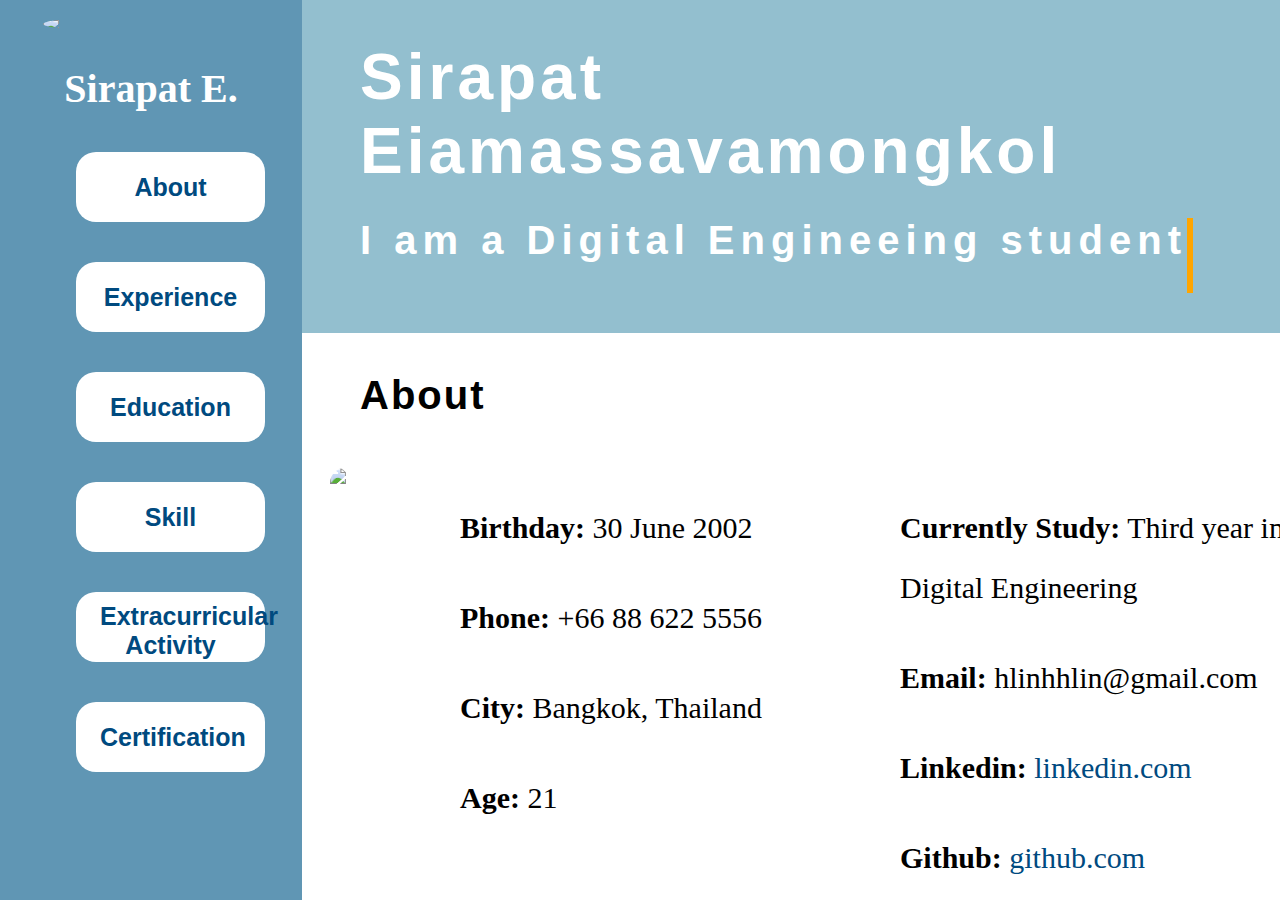
==== commit c06ad87c: "left certification" ====
--- a/main.html
+++ b/main.html
@@ -1,5 +1,6 @@
 <!DOCTYPE html>
 <html lang="en">
+
 <head>
     <meta charset="UTF-8">
     <meta name="viewport" content="width=device-width, initial-scale=1.0">
@@ -8,43 +9,68 @@
     <link rel="stylesheet" href="https://fonts.googleapis.com/icon?family=Material+Icons">
 </head>
 <nav clsss="navbar">
-    <img src="/src/profile.jpg" class="center">
+    <img src="/portfolio/src/profile.jpg" class="center">
     <h2>Sirapat E.</h2>
     <div class="btn-group">
         <button><a href="#about" class="font">About</a></button>
+        <button><a href="#experience" class="font">Experience</a></button>
         <button><a href="#education" class="font">Education</a></button>
         <button><a href="#skill" class="font">Skill</a></button>
-        <button><a href="#experience" class="font">Experience</a></button>
+        <button><a href="#extra" class="font">Extracurricular Activity</a></button>
+        <button><a href="#certificate" class="font">Certification</a></button>
     </div>
 </nav>
 <main>
-    <article class="welcome">
+    <section class="welcome">
         <h1 style="font-size: 64px; margin-top: 0px;">Sirapat Eiamassavamongkol</h1>
         <div class="typewriter">
             <h1>I am a Digital Engineeing student</h1>
         </div>
-    </article>
-    <article id="about">
+    </section>
+    <section id="about">
         <h1><strong>About</strong></h1>
         <div class="parent">
-            <img src="/src/profile.jpg" width="400px">
+            <img src="/portfolio/src/profile.jpg" width="400px">
             <div>
                 <ul>
                     <li><strong>Birthday:</strong> <span>30 June 2002</span></li>
                     <li><strong>Phone:</strong> <span>+66 88 622 5556</span></li>
                     <li><strong>City:</strong> <span>Bangkok, Thailand</span></li>
-                  </ul>
+                    <li><strong>Age:</strong> <span>21</span></li>
+                </ul>
             </div>
             <div>
                 <ul>
-                    <li><strong>Age:</strong> <span>21</span></li>
                     <li><strong>Currently Study:</strong> <span>Third year in Digital Engineering</span></li>
                     <li><strong>Email:</strong> <span>hlinhhlin@gmail.com</span></li>
-                  </ul>
+                    <li><strong>Linkedin: </strong><a
+                            href="https://www.linkedin.com/in/sirapat-eiamassavamongkol/"><span>linkedin.com</span></a>
+                    </li>
+                    <li><strong>Github: </strong><a href="https://github.com/hlinhhlin"><span>github.com</span></a></li>
+                </ul>
             </div>
         </div>
-    </article>
-    <article id="education">
+    </section>
+    <section id="experience">
+        <h1><strong>Experience</strong></h1>
+        <div class="timeline">
+            <span class="dot"></span>
+            <span class="year">December 2022</span>
+            <div class="container">
+                <span style="font-size: 35px;"><strong>500 miles Co., Ltd</strong></span><br>
+                <span style="font-size: 30px;">Bangkok, Thailand</span><br>
+                <span style="font-size: 30px;">Front-End Developer Intern</span><br>
+            </div>
+            <span class="dot"></span>
+            <span class="year">June 2023 - July 2023 </span>
+            <div class="container">
+                <span style="font-size: 35px;"><strong>500 miles Co., Ltd</strong></span><br>
+                <span style="font-size: 30px;">Bangkok, Thailand</span><br>
+                <span style="font-size: 30px;">Front-End Developer Intern</span><br>
+            </div>
+        </div>
+    </section>
+    <section id="education">
         <h1><strong>Education</strong></h1>
         <div class="timeline">
             <span class="dot"></span>
@@ -70,8 +96,8 @@
                 <span style="font-size: 30px;">Pathum Thani, Thailand</span>
             </div>
         </div>
-    </article>
-    <article id="skill">
+    </section>
+    <section id="skill">
         <h1><strong>Skill</strong></h1>
         <div class="parent">
             <div id="technical-skill">
@@ -81,16 +107,40 @@
                     <li>CSS</li>
                     <li>Java Script</li>
                     <li>React.js</li>
+                    <li>Python</li>
                 </ul>
             </div>
             <div id="soft-skill">
                 <h2>Soft Skill</h2>
+                <ul>
+                    <li>Leadership</li>
+                    <li>Communication</li>
+                    <li>Problem Solving</li>
+                    <li>Time Management</li>
+                    <li>Interpersonal Skills</li>
+                </ul>
             </div>
         </div>
-    </article>
-    <article id="experience">
-        <h1><strong>Experience</strong></h1>
-    </article>
+    </section>
+    <section id="extra">
+        <h1><strong>Extracurricular Activity</strong></h1>
+        <div class="extra">
+            <ul>
+                <li>Vice President, SIIT of Thammasat Freshy Game 2021</li>
+                <li>Master of Ceremonies (MC), SIIT</li>
+                <li>MC for 4 SIIT events</li>
+                <li>Subcommittee Member, Foreign Department, Thammasat University Student Union 2021</li>
+                <li>Nanny for 2 SIIT events</li>
+                <li>Exchange Student Buddy for 2 Semesters</li>
+                <li>President, Digital Engineering Class of 2021</li>
+                <li>Organized an Event for SIIT 1 event</li>
+                <li>Member, SIIT Innovation Club</li>
+            </ul>
+        </div>
+    </section>
+    <section id="certificate">
+        <h1><strong>Certification</strong></h1>
+    </section>
 </main>
 
 
--- a/style.css
+++ b/style.css
@@ -9,10 +9,9 @@
     margin-right: auto;
 }
 
-article {
+section {
     width: 100%;
-    height: fit-content;
-    padding: 50px;
+    padding: 40px;
 }
 
 .font {
@@ -34,7 +33,10 @@
 }
 
 nav h2 {
-    text-align: center; color: rgb(255, 255, 255);
+    text-align: center;
+    color: rgb(255, 255, 255);
+    margin-bottom: 0px;
+    font-size: 40px;
 }
 
 .btn-group button {
@@ -69,10 +71,6 @@
 a:-webkit-any-link {
     text-decoration: none;
     color: rgb(0, 74, 127);
-}
-
-a:active {
-    color: #6096B4;
 }
 
 main {
@@ -143,22 +141,23 @@
     background-color: white;
 }
 
-#education {
-    background-color: #e2ecf1;
-}
-
 #skill {
-    background-color: #FFFFFF;
+    background-color: #ffffff;
+    height: fit-content;
 }
 
 #experience {
     background-color: #e2ecf1;
 }
 
-article h1 {
+#extra {
+    background-color: #e2ecf1;
+}
+
+section h1 {
     font-family: 'Raleway', sans-serif;
     color: black;
-    font-size: 35px;
+    font-size: 40px;
     letter-spacing: 2px;
     margin: 0px;
     padding-left: 50px;
@@ -254,10 +253,9 @@
     letter-spacing: 3px;
 }
 
-#technical-skill, #soft-skill {
+#technical-skill,
+#soft-skill {
     margin-left: 100px;
-    margin-top: 20px;
-    margin-bottom: 30px;
 }
 
 #technical-skill h2 {
@@ -268,6 +266,20 @@
     font-size: 35px;
 }
 
-#technical-skill li, #soft-skill li {
+#technical-skill li,
+#soft-skill li {
     font-size: 30px;
+}
+
+section.skill {
+    padding-bottom: 0 !important;
+}
+
+div.extra {
+    font-size: 30px;
+    margin-left: 100px;
+}
+
+.extra ul {
+    list-style-type: '-  ';
 }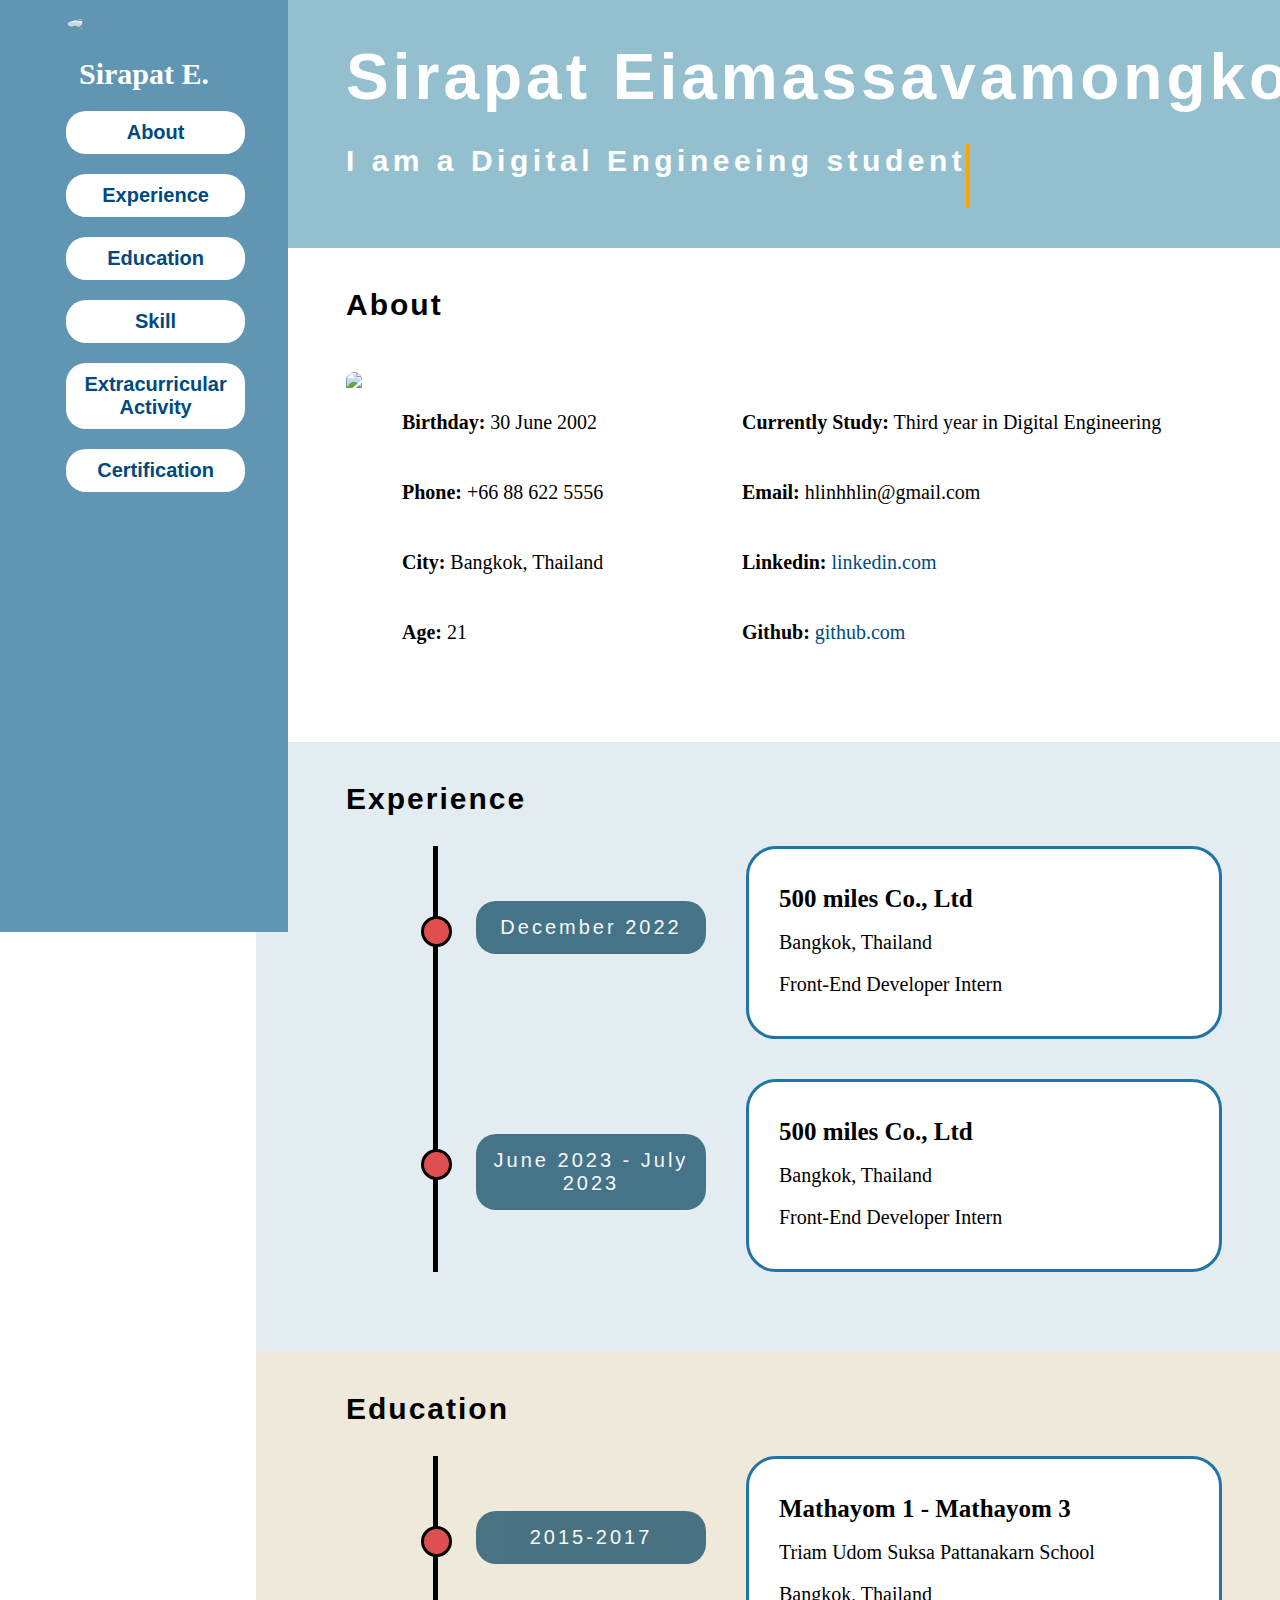
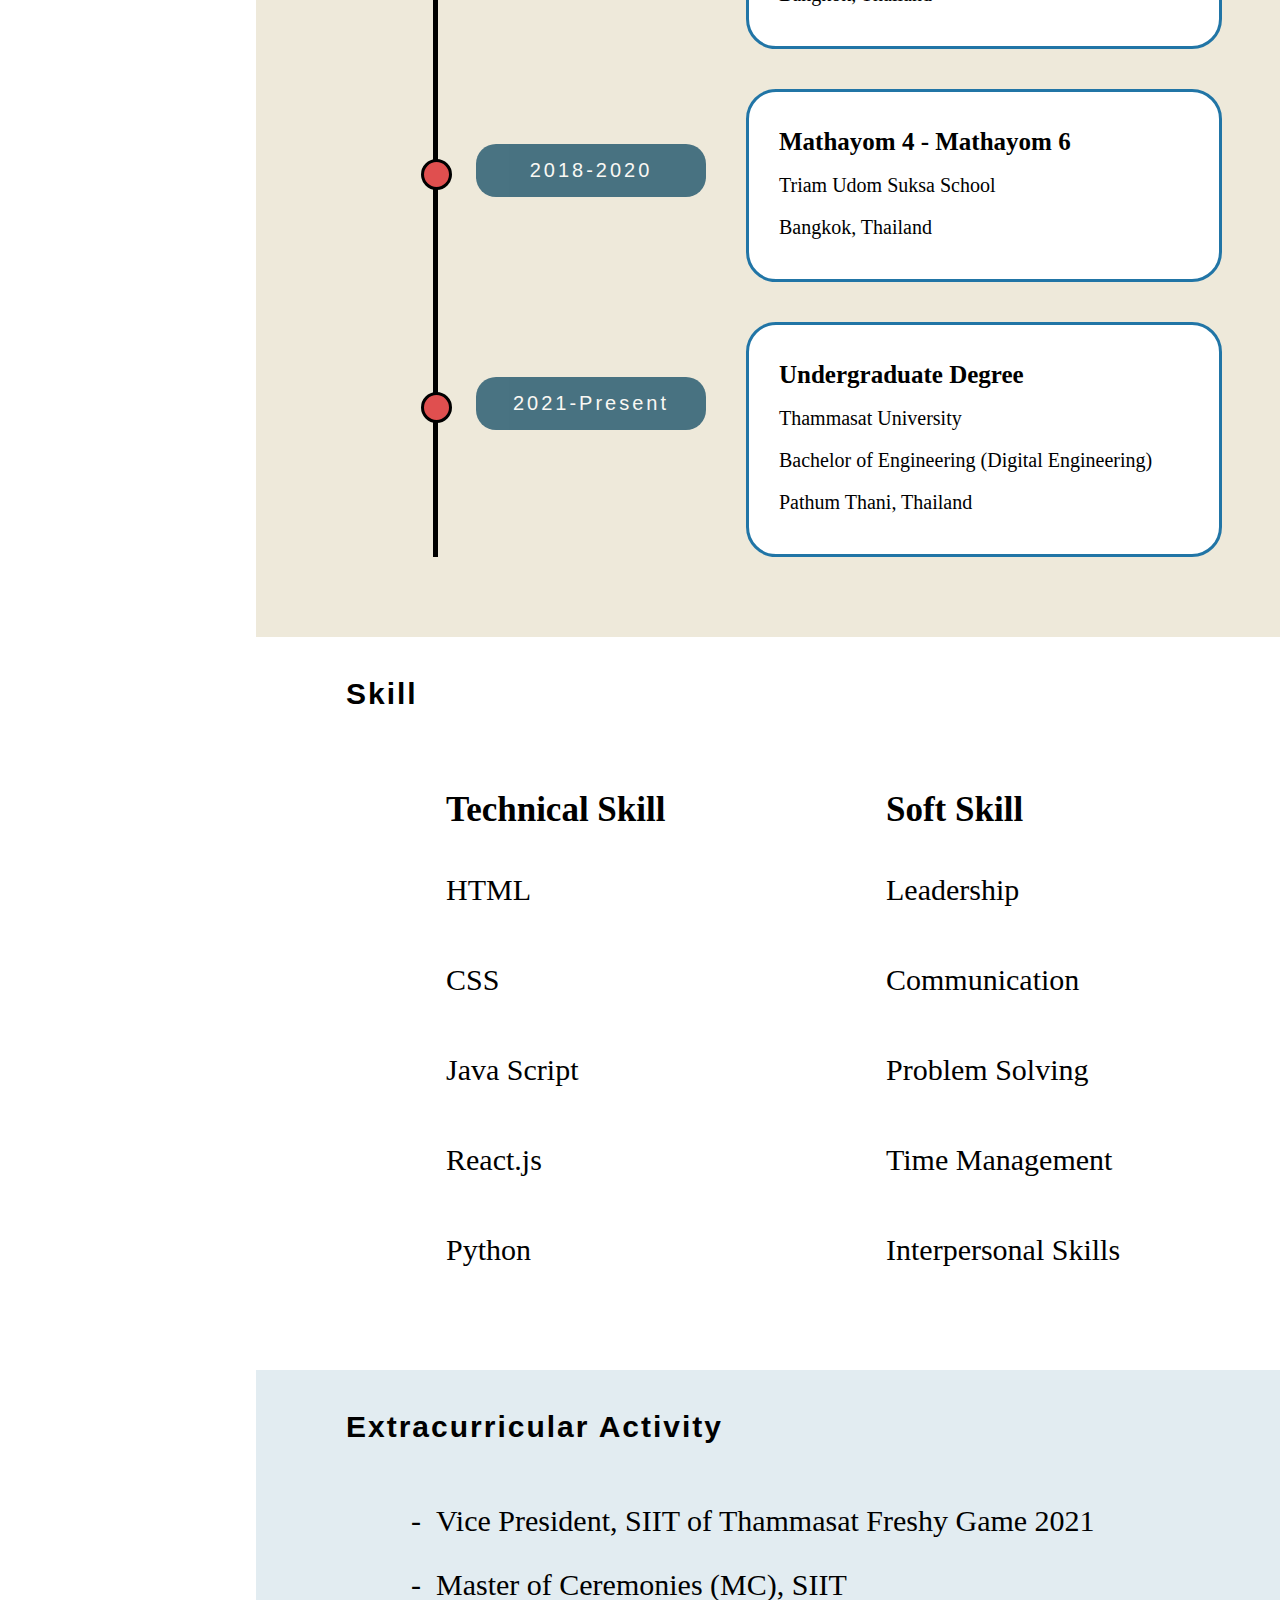
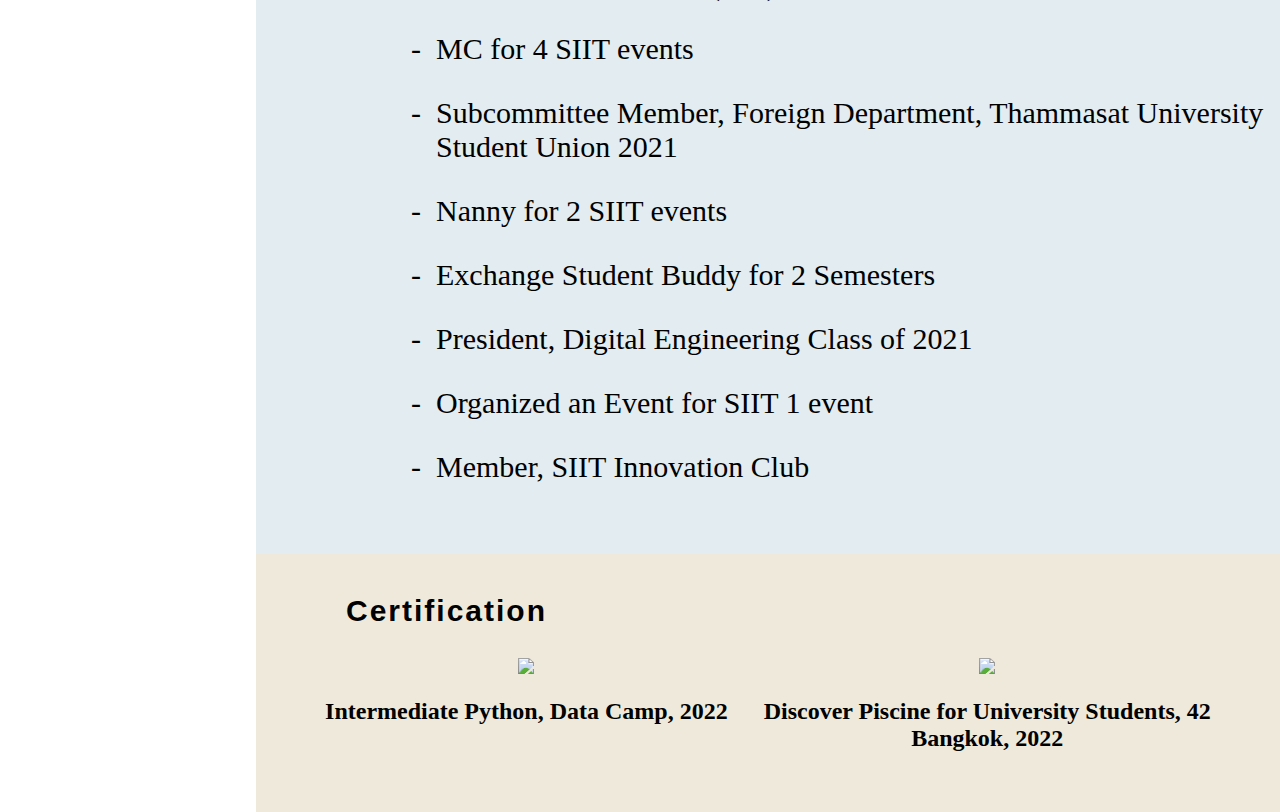
==== commit 5dc02f17: "aa" ====
--- a/main.html
+++ b/main.html
@@ -30,7 +30,7 @@
     <section id="about">
         <h1><strong>About</strong></h1>
         <div class="parent">
-            <img src="/portfolio/src/profile.jpg" width="400px">
+            <img src="/portfolio/src/profile.jpg" style="height: 300px;">
             <div>
                 <ul>
                     <li><strong>Birthday:</strong> <span>30 June 2002</span></li>
@@ -57,16 +57,16 @@
             <span class="dot"></span>
             <span class="year">December 2022</span>
             <div class="container">
-                <span style="font-size: 35px;"><strong>500 miles Co., Ltd</strong></span><br>
-                <span style="font-size: 30px;">Bangkok, Thailand</span><br>
-                <span style="font-size: 30px;">Front-End Developer Intern</span><br>
+                <span style="font-size: 25px;"><strong>500 miles Co., Ltd</strong></span><br>
+                <span style="font-size: 20px;">Bangkok, Thailand</span><br>
+                <span style="font-size: 20px;">Front-End Developer Intern</span><br>
             </div>
             <span class="dot"></span>
             <span class="year">June 2023 - July 2023 </span>
             <div class="container">
-                <span style="font-size: 35px;"><strong>500 miles Co., Ltd</strong></span><br>
-                <span style="font-size: 30px;">Bangkok, Thailand</span><br>
-                <span style="font-size: 30px;">Front-End Developer Intern</span><br>
+                <span style="font-size: 25px;"><strong>500 miles Co., Ltd</strong></span><br>
+                <span style="font-size: 20px;">Bangkok, Thailand</span><br>
+                <span style="font-size: 20px;">Front-End Developer Intern</span><br>
             </div>
         </div>
     </section>
@@ -76,24 +76,24 @@
             <span class="dot"></span>
             <span class="year">2015-2017</span>
             <div class="container">
-                <span style="font-size: 35px;"><strong>Mathayom 1 - Mathayom 3</strong></span><br>
-                <span style="font-size: 30px;">Triam Udom Suksa Pattanakarn School</span><br>
-                <span style="font-size: 30px;">Bangkok, Thailand</span>
+                <span style="font-size: 25px;"><strong>Mathayom 1 - Mathayom 3</strong></span><br>
+                <span style="font-size: 20px;">Triam Udom Suksa Pattanakarn School</span><br>
+                <span style="font-size: 20px;">Bangkok, Thailand</span>
             </div>
             <span class="dot"></span>
             <span class="year">2018-2020</span>
             <div class="container">
-                <span style="font-size: 35px;"><strong>Mathayom 4 - Mathayom 6</strong></span><br>
-                <span style="font-size: 30px;">Triam Udom Suksa School</span><br>
-                <span style="font-size: 30px;">Bangkok, Thailand</span>
+                <span style="font-size: 25px;"><strong>Mathayom 4 - Mathayom 6</strong></span><br>
+                <span style="font-size: 20px;">Triam Udom Suksa School</span><br>
+                <span style="font-size: 20px;">Bangkok, Thailand</span>
             </div>
             <span class="dot"></span>
             <span class="year">2021-Present</span>
             <div class="container">
-                <span style="font-size: 35px;"><strong>Undergraduate Degree</strong></span><br>
-                <span style="font-size: 30px;">Thammasat University</span><br>
-                <span style="font-size: 30px;">Bachelor of Engineering (Digital Engineering)</span>
-                <span style="font-size: 30px;">Pathum Thani, Thailand</span>
+                <span style="font-size: 25px;"><strong>Undergraduate Degree</strong></span><br>
+                <span style="font-size: 20px;">Thammasat University</span><br>
+                <span style="font-size: 20px;">Bachelor of Engineering (Digital Engineering)</span>
+                <span style="font-size: 20px;">Pathum Thani, Thailand</span>
             </div>
         </div>
     </section>
@@ -140,9 +140,17 @@
     </section>
     <section id="certificate">
         <h1><strong>Certification</strong></h1>
+        <div class="certificate" style="width: 90%;">
+            <div id="data">
+                <img src="/portfolio//src/cerdata.jpg" style="height: 300px;">
+                <h2>Intermediate Python, Data Camp, 2022</h2>
+            </div>
+            <div id="bangkok">
+                <img src="/portfolio/src/42bangkok.png" style="height: 300px;">
+                <h2>Discover Piscine for University Students, 42 Bangkok, 2022</h2>
+            </div>
+        </div>
     </section>
 </main>
 
-
-
 </html>--- a/style.css
+++ b/style.css
@@ -19,8 +19,8 @@
 }
 
 nav {
-    width: 30vh;
-    height: 100vh;
+    width: 20%;
+    height: 100%;
     background-color: #6096B4;
     padding: 1em;
     position: fixed;
@@ -29,28 +29,28 @@
 
 nav img {
     border-radius: 50%;
-    width: 80%;
+    width: 60%;
 }
 
 nav h2 {
     text-align: center;
     color: rgb(255, 255, 255);
     margin-bottom: 0px;
-    font-size: 40px;
+    font-size: 30px;
 }
 
 .btn-group button {
     background-color: #ffffff;
     border: none;
-    padding: 10px 24px;
+    padding: 10px;
     /* Some padding */
     cursor: pointer;
     /* Pointer/hand icon */
-    margin-left: 60px;
-    margin-top: 40px;
+    margin-left: 50px;
+    margin-top: 20px;
     width: 70%;
     border-radius: 20px;
-    height: 70px;
+    height: 100%;
 }
 
 .btn-group button:not(:last-child) {
@@ -64,7 +64,7 @@
 }
 
 button a {
-    font-size: 25px;
+    font-size: 20px;
     font-weight: bolder;
 }
 
@@ -75,10 +75,10 @@
 
 main {
     background-color: #EEE9DA;
-    height: 100vh;
     overflow-y: auto;
-    margin-left: 30vh;
+    margin-left: 20%;
     overflow-x: hidden;
+    width: 80%;
 }
 
 .welcome {
@@ -143,7 +143,6 @@
 
 #skill {
     background-color: #ffffff;
-    height: fit-content;
 }
 
 #experience {
@@ -157,7 +156,7 @@
 section h1 {
     font-family: 'Raleway', sans-serif;
     color: black;
-    font-size: 40px;
+    font-size: 30px;
     letter-spacing: 2px;
     margin: 0px;
     padding-left: 50px;
@@ -172,7 +171,8 @@
 .parent {
     width: 100%;
     display: flex;
-    font-size: 30px;
+    font-size: 20px;
+    margin-left: 30px;
 }
 
 .parent ul {
@@ -183,7 +183,7 @@
 
 .parent div {
     padding: 20px;
-    min-width: 400px;
+    min-width: 300px;
 }
 
 li {
@@ -237,7 +237,7 @@
 }
 
 .year {
-    font-size: 25px;
+    font-size: 20px;
     padding: 15px;
     display: block;
     width: 200px;
@@ -282,4 +282,223 @@
 
 .extra ul {
     list-style-type: '-  ';
+}
+
+div.certificate {
+    display: flex;
+    flex-direction: row;
+}
+
+#data, #bangkok {
+    width: 50%;
+    text-align: center;
+}
+
+@media (max-width: 360px) {
+    nav {
+        width: 100%;
+        padding: 1em;
+        position: static;
+        height: fit-content;
+    }
+    
+    nav img {
+        width: 50%;
+    }
+    
+    nav h2 {
+        font-size: 20px;
+    }
+
+    .btn-group button {
+        width: 50%;
+        height:53px;
+        padding: 0;
+        /* set button center */
+        margin-top: 5px;
+        margin-bottom: 5px;
+    }
+
+    button a {
+        font-size: 17px;
+    }
+
+    main {
+        background-color: #EEE9DA;
+        overflow-y: auto;
+        margin-left: 30vh;
+        overflow-x: hidden;
+    }
+    
+    .welcome {
+        background-color: #93BFCF;
+    
+    }
+    
+    .welcome h1 {
+        font-family: 'Raleway', sans-serif;
+        color: white;
+        letter-spacing: 4px;
+    }
+    
+    .typewriter {
+        width: fit-content;
+    }
+    
+    .typewriter h1 {
+        overflow: hidden;
+        /* Ensures the content is not revealed until the animation */
+        border-right: .15em solid orange;
+        /* The typwriter cursor */
+        white-space: nowrap;
+        /* Keeps the content on a single line */
+        margin: 0 auto;
+        /* Gives that scrolling effect as the typing happens */
+        letter-spacing: .15em;
+        /* Adjust as needed */
+        width: fit-content;
+        animation:
+            typing 3.5s steps(40, end),
+            blink-caret .75s step-end infinite;
+    }
+
+    section h1 {
+        font-family: 'Raleway', sans-serif;
+        color: black;
+        font-size: 40px;
+        letter-spacing: 2px;
+        margin: 0px;
+        padding-left: 50px;
+        padding-bottom: 30px;
+    }
+    
+    #about img {
+        margin: 20px;
+        border-radius: 15px;
+    }
+    
+    .parent {
+        width: 100%;
+        display: flex;
+        font-size: 30px;
+    }
+    
+    .parent ul {
+        list-style-type: none;
+        line-height: 2;
+        padding: 0px;
+    }
+    
+    .parent div {
+        padding: 20px;
+        min-width: 400px;
+    }
+    
+    li {
+        margin: 30px 0;
+    }
+    
+    /* The actual timeline (the vertical ruler) */
+    .timeline {
+        position: relative;
+        margin: 0 auto;
+    }
+    
+    /* The actual timeline (the vertical ruler) */
+    .timeline::after {
+        content: '';
+        position: absolute;
+        width: 5px;
+        background-color: black;
+        top: 0;
+        bottom: 0;
+        left: 140px;
+        margin-left: -3px;
+    }
+    
+    .container {
+        background-color: white;
+        line-height: 40px;
+        width: 40%;
+        min-height: 100px;
+        padding: 30px;
+        margin-left: 450px;
+        margin-bottom: 40px;
+        border-radius: 30px;
+        border: solid;
+        border-width: 3px;
+        border-color: #2175a6;
+    }
+    
+    .dot {
+        height: 25px;
+        width: 25px;
+        background-color: #e04f4f;
+        border: solid;
+        border-radius: 50%;
+        display: inline-block;
+        margin-left: 125px;
+        position: absolute;
+        margin-top: 70px;
+        opacity: 100%;
+        z-index: 1;
+    }
+    
+    .year {
+        font-size: 25px;
+        padding: 15px;
+        display: block;
+        width: 200px;
+        position: absolute;
+        color: #FFFFFF;
+        background: #03405c;
+        border-radius: 20px;
+        margin-left: 180px;
+        margin-top: 55px;
+        font-family: 'Raleway', sans-serif;
+        opacity: 70%;
+        text-align: center;
+        letter-spacing: 3px;
+    }
+    
+    #technical-skill,
+    #soft-skill {
+        margin-left: 100px;
+    }
+    
+    #technical-skill h2 {
+        font-size: 20px;
+    }
+    
+    #soft-skill h2 {
+        font-size: 20px;
+    }
+    
+    #technical-skill li,
+    #soft-skill li {
+        font-size: 20px;
+    }
+    
+    section.skill {
+        padding-bottom: 0 !important;
+    }
+    
+    div.extra {
+        font-size: 20px;
+        margin-left: 100px;
+    }
+    
+    .extra ul {
+        list-style-type: '-  ';
+    }
+    
+    div.certificate {
+        display: flex;
+        flex-direction: row;
+    }
+    
+    #data, #bangkok {
+        width: 50%;
+        text-align: center;
+    }
 }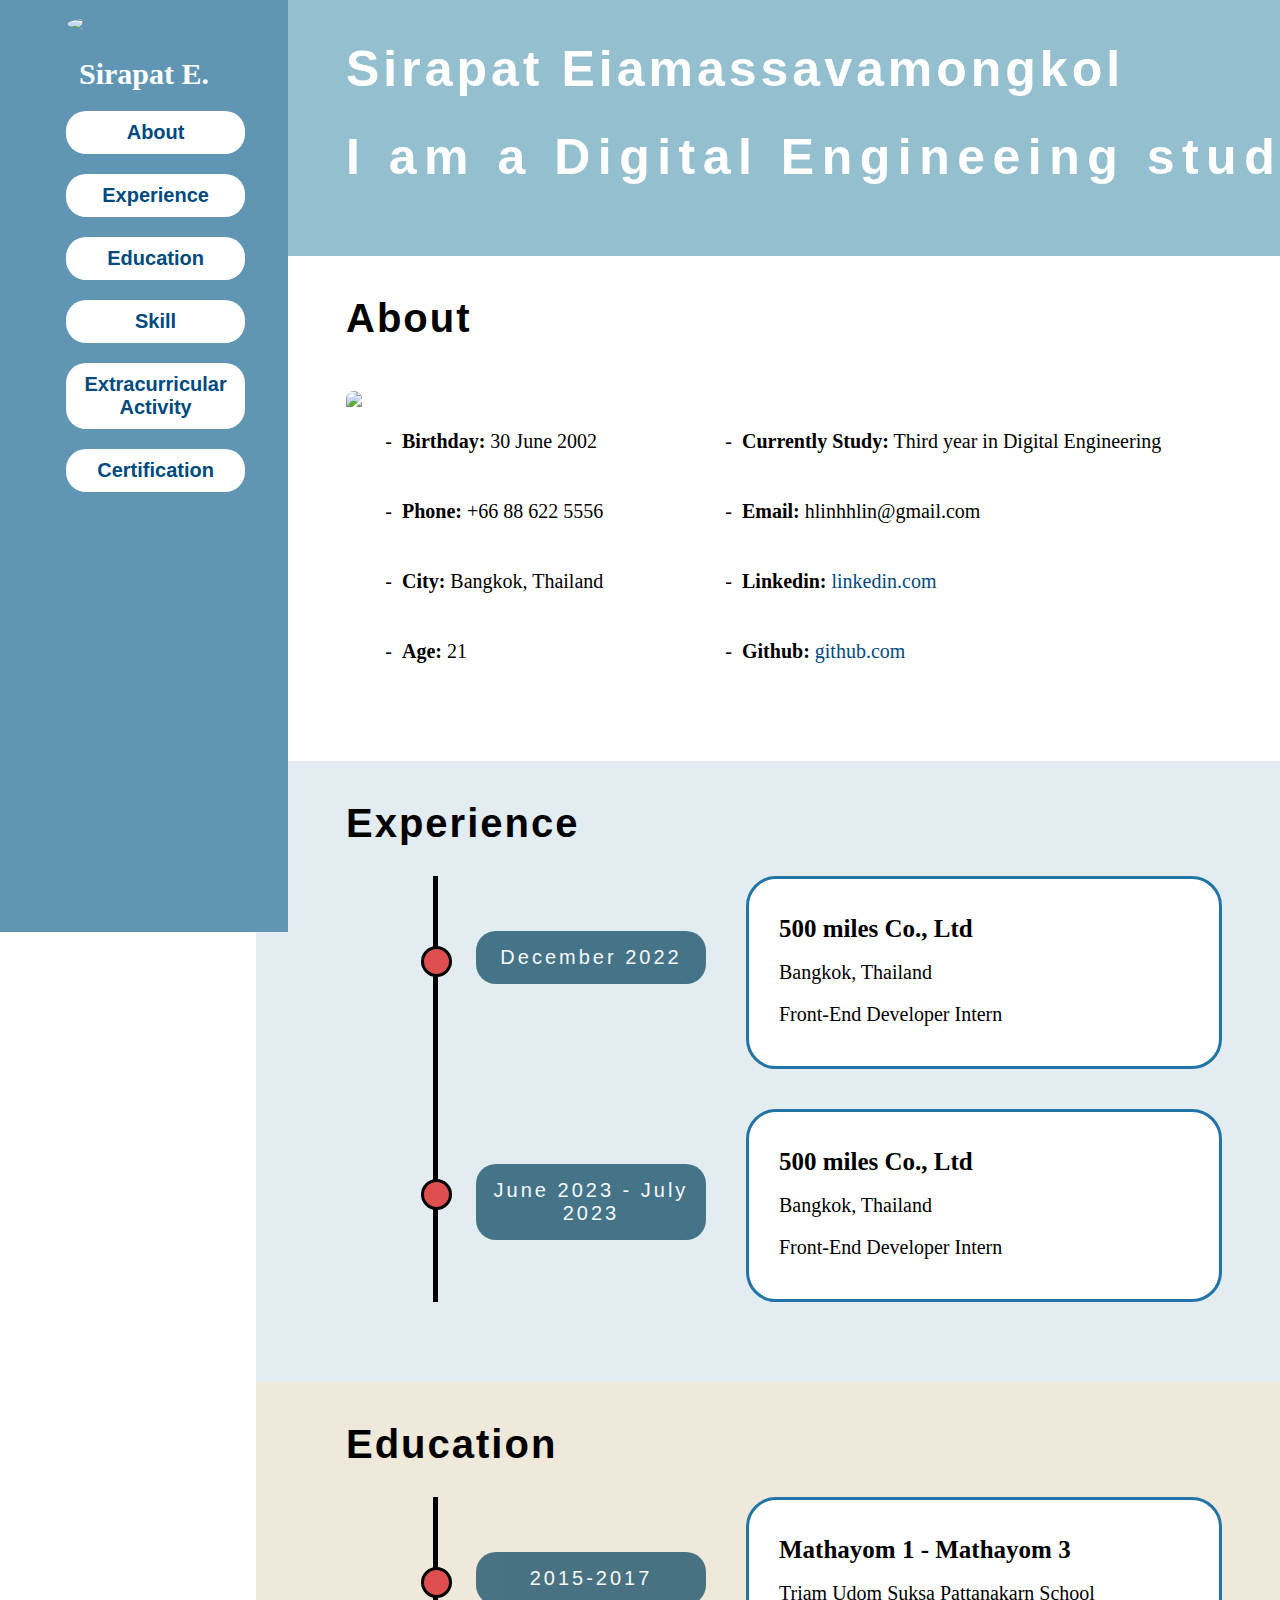
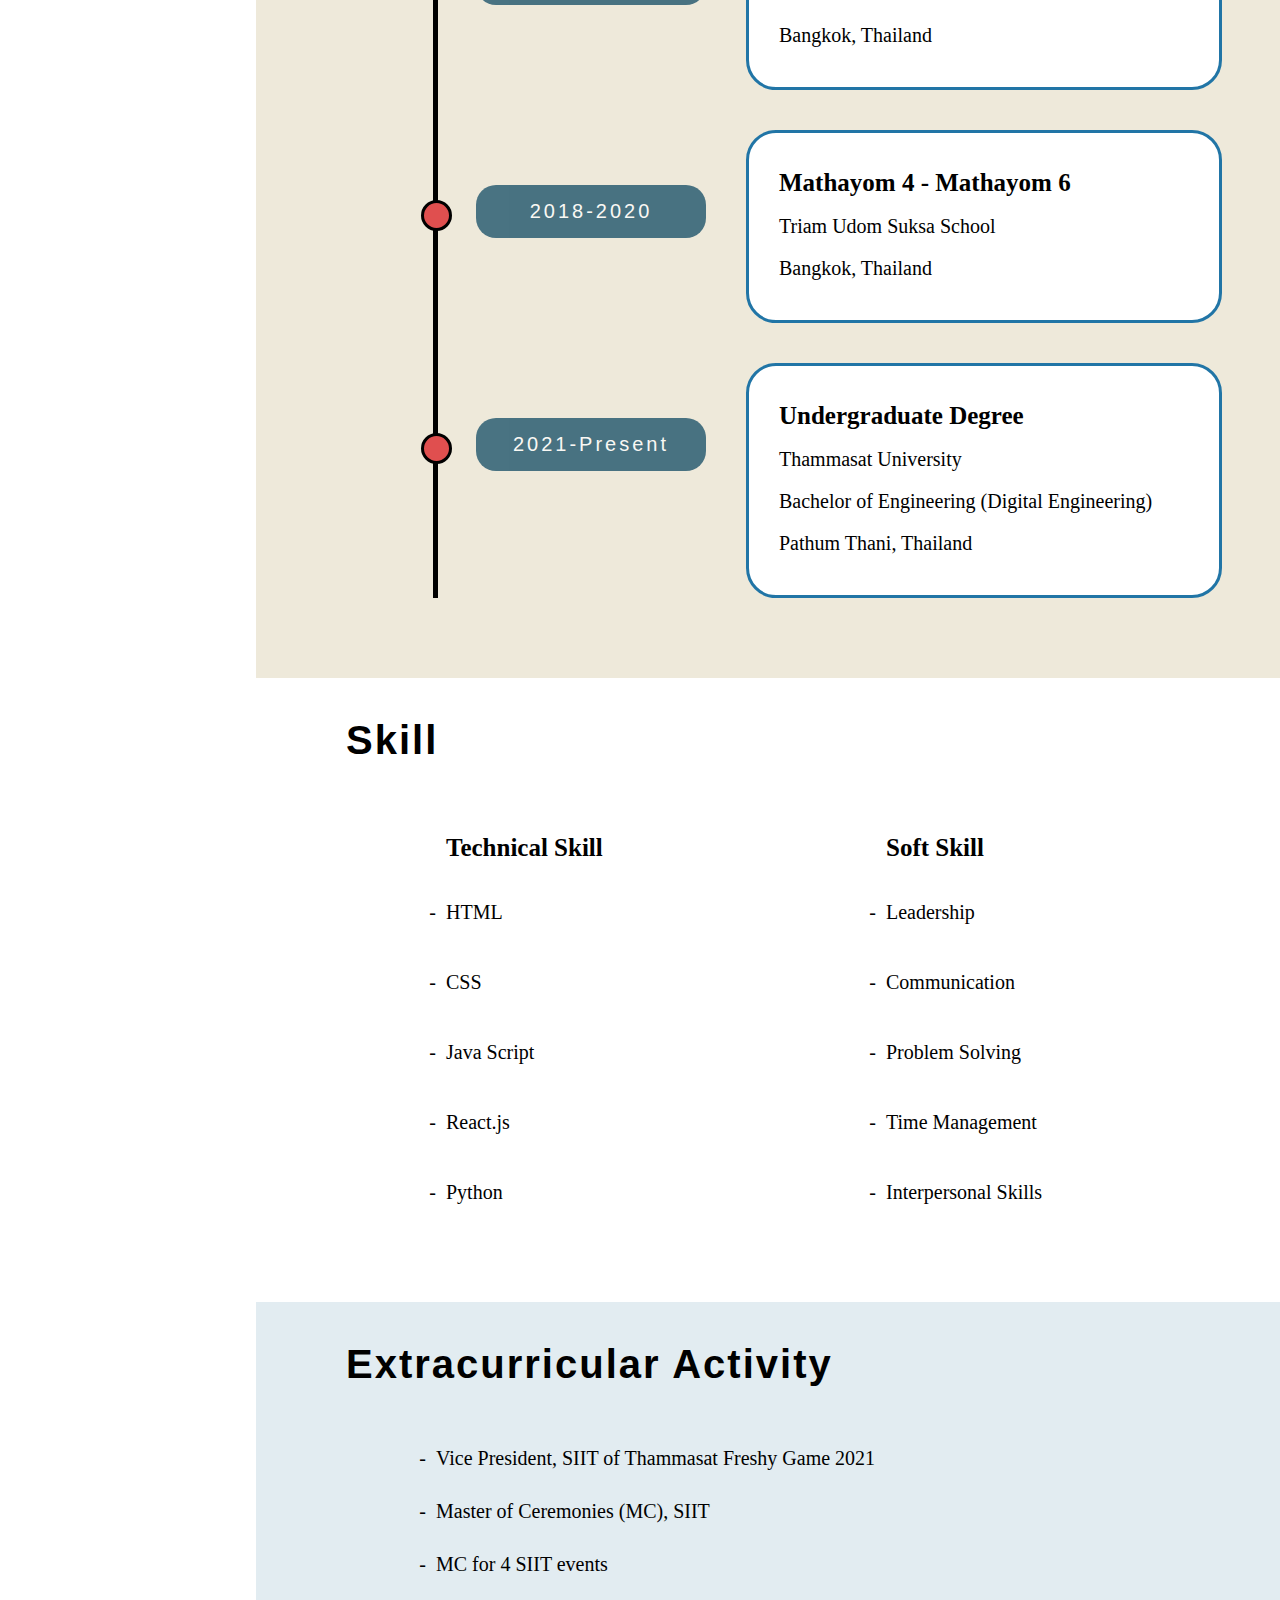
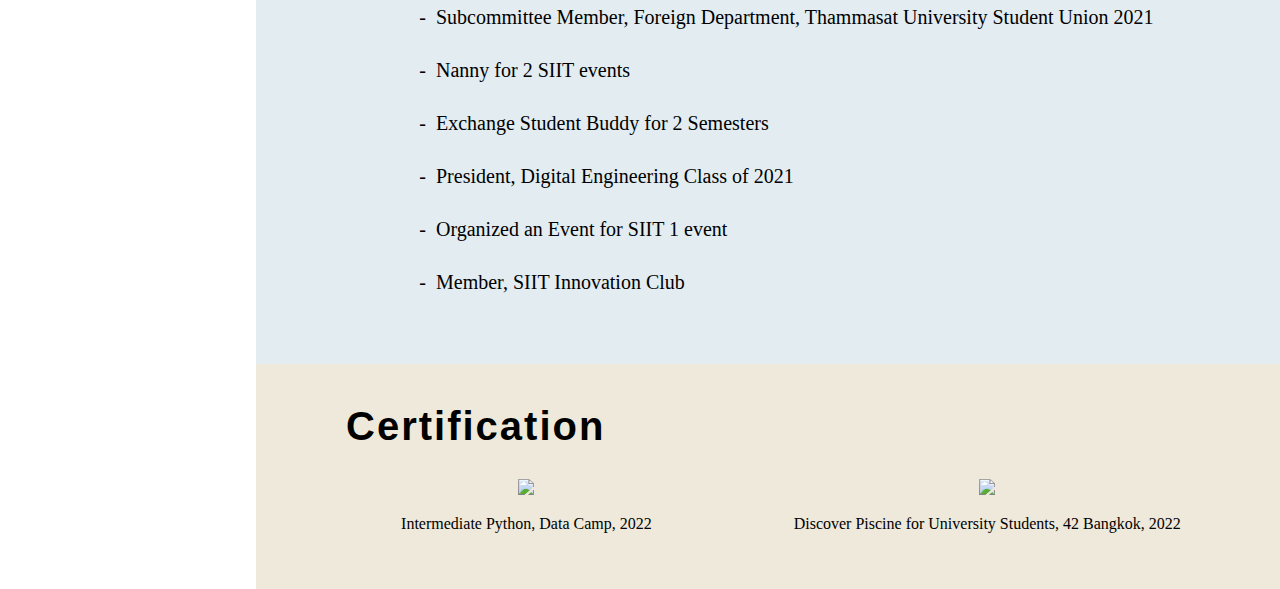
==== commit afbe3e5c: "maybe finish" ====
--- a/main.html
+++ b/main.html
@@ -22,7 +22,7 @@
 </nav>
 <main>
     <section class="welcome">
-        <h1 style="font-size: 64px; margin-top: 0px;">Sirapat Eiamassavamongkol</h1>
+        <h1 style="margin-top: 0px;">Sirapat Eiamassavamongkol</h1>
         <div class="typewriter">
             <h1>I am a Digital Engineeing student</h1>
         </div>
@@ -30,18 +30,18 @@
     <section id="about">
         <h1><strong>About</strong></h1>
         <div class="parent">
-            <img src="/portfolio/src/profile.jpg" style="height: 300px;">
+            <img src="/portfolio/src/profile.jpg">
             <div>
                 <ul>
                     <li><strong>Birthday:</strong> <span>30 June 2002</span></li>
                     <li><strong>Phone:</strong> <span>+66 88 622 5556</span></li>
                     <li><strong>City:</strong> <span>Bangkok, Thailand</span></li>
-                    <li><strong>Age:</strong> <span>21</span></li>
+                    <li class="no-gap-buttom"><strong>Age:</strong> <span>21</span></li>
                 </ul>
             </div>
             <div>
                 <ul>
-                    <li><strong>Currently Study:</strong> <span>Third year in Digital Engineering</span></li>
+                    <li class="no-gap-top"><strong>Currently Study:</strong> <span>Third year in Digital Engineering</span></li>
                     <li><strong>Email:</strong> <span>hlinhhlin@gmail.com</span></li>
                     <li><strong>Linkedin: </strong><a
                             href="https://www.linkedin.com/in/sirapat-eiamassavamongkol/"><span>linkedin.com</span></a>
@@ -142,12 +142,12 @@
         <h1><strong>Certification</strong></h1>
         <div class="certificate" style="width: 90%;">
             <div id="data">
-                <img src="/portfolio//src/cerdata.jpg" style="height: 300px;">
-                <h2>Intermediate Python, Data Camp, 2022</h2>
+                <img src="/portfolio//src/cerdata.jpg">
+                <p>Intermediate Python, Data Camp, 2022</p>
             </div>
             <div id="bangkok">
-                <img src="/portfolio/src/42bangkok.png" style="height: 300px;">
-                <h2>Discover Piscine for University Students, 42 Bangkok, 2022</h2>
+                <img src="/portfolio/src/42bangkok.png">
+                <p>Discover Piscine for University Students, 42 Bangkok, 2022</p>
             </div>
         </div>
     </section>
--- a/style.css
+++ b/style.css
@@ -90,6 +90,7 @@
     font-family: 'Raleway', sans-serif;
     color: white;
     letter-spacing: 4px;
+    font-size: 50px;
 }
 
 .typewriter {
@@ -156,7 +157,7 @@
 section h1 {
     font-family: 'Raleway', sans-serif;
     color: black;
-    font-size: 30px;
+    font-size: 40px;
     letter-spacing: 2px;
     margin: 0px;
     padding-left: 50px;
@@ -166,6 +167,7 @@
 #about img {
     margin: 20px;
     border-radius: 15px;
+    height: 300px;
 }
 
 .parent {
@@ -176,7 +178,7 @@
 }
 
 .parent ul {
-    list-style-type: none;
+    list-style-type: '-  ';
     line-height: 2;
     padding: 0px;
 }
@@ -259,16 +261,16 @@
 }
 
 #technical-skill h2 {
-    font-size: 35px;
+    font-size: 25px;
 }
 
 #soft-skill h2 {
-    font-size: 35px;
+    font-size: 25px;
 }
 
 #technical-skill li,
 #soft-skill li {
-    font-size: 30px;
+    font-size: 20px;
 }
 
 section.skill {
@@ -276,7 +278,7 @@
 }
 
 div.extra {
-    font-size: 30px;
+    font-size: 20px;
     margin-left: 100px;
 }
 
@@ -294,16 +296,22 @@
     text-align: center;
 }
 
-@media (max-width: 360px) {
+#data img, #bangkok img {
+    height: 300px;
+}
+
+@media (max-width: 420px) {
     nav {
         width: 100%;
-        padding: 1em;
         position: static;
         height: fit-content;
+        padding-left: 0;
+        padding-right: 0;
     }
     
     nav img {
         width: 50%;
+
     }
     
     nav h2 {
@@ -315,6 +323,7 @@
         height:53px;
         padding: 0;
         /* set button center */
+        margin-left: 25%;
         margin-top: 5px;
         margin-bottom: 5px;
     }
@@ -324,154 +333,106 @@
     }
 
     main {
-        background-color: #EEE9DA;
-        overflow-y: auto;
-        margin-left: 30vh;
-        overflow-x: hidden;
-    }
-    
-    .welcome {
-        background-color: #93BFCF;
-    
+        width: 100%;
+        margin-left: 0;
+    }
+
+    section.welcome {
+        padding-left: 20px;
+        
     }
     
     .welcome h1 {
-        font-family: 'Raleway', sans-serif;
-        color: white;
-        letter-spacing: 4px;
+        font-size: 18px;
+        padding-left: 0;
     }
     
     .typewriter {
         width: fit-content;
     }
-    
-    .typewriter h1 {
-        overflow: hidden;
-        /* Ensures the content is not revealed until the animation */
-        border-right: .15em solid orange;
-        /* The typwriter cursor */
-        white-space: nowrap;
-        /* Keeps the content on a single line */
-        margin: 0 auto;
-        /* Gives that scrolling effect as the typing happens */
-        letter-spacing: .15em;
-        /* Adjust as needed */
-        width: fit-content;
-        animation:
-            typing 3.5s steps(40, end),
-            blink-caret .75s step-end infinite;
-    }
 
     section h1 {
-        font-family: 'Raleway', sans-serif;
-        color: black;
-        font-size: 40px;
-        letter-spacing: 2px;
-        margin: 0px;
-        padding-left: 50px;
-        padding-bottom: 30px;
-    }
-    
+        font-size: 30px;
+        padding-bottom: 0;
+    }
+    
+    section {
+        padding-left: 15px;
+        padding-right: 0;
+    }
+
     #about img {
-        margin: 20px;
+        width: 50%;
         border-radius: 15px;
+        height: auto;
+
     }
     
     .parent {
-        width: 100%;
-        display: flex;
-        font-size: 30px;
-    }
-    
-    .parent ul {
-        list-style-type: none;
-        line-height: 2;
-        padding: 0px;
+        flex-direction: column;
+        font-size: 20px;
     }
     
     .parent div {
-        padding: 20px;
-        min-width: 400px;
-    }
-    
-    li {
-        margin: 30px 0;
-    }
-    
-    /* The actual timeline (the vertical ruler) */
-    .timeline {
-        position: relative;
-        margin: 0 auto;
+        padding: 0;
+        height: fit-content;
+    }
+
+    li.no-gap-buttom {
+        margin-bottom: 0;
+    }
+
+    li.no-gap-top {
+        margin-top: 0;
     }
     
     /* The actual timeline (the vertical ruler) */
     .timeline::after {
-        content: '';
-        position: absolute;
-        width: 5px;
-        background-color: black;
-        top: 0;
-        bottom: 0;
-        left: 140px;
-        margin-left: -3px;
+        width: 3px;
+        left: 20px;
     }
     
     .container {
-        background-color: white;
-        line-height: 40px;
-        width: 40%;
+        width: 60%;
         min-height: 100px;
         padding: 30px;
-        margin-left: 450px;
+        margin-left: 50px;
         margin-bottom: 40px;
-        border-radius: 30px;
-        border: solid;
-        border-width: 3px;
-        border-color: #2175a6;
     }
     
     .dot {
-        height: 25px;
-        width: 25px;
-        background-color: #e04f4f;
-        border: solid;
-        border-radius: 50%;
-        display: inline-block;
-        margin-left: 125px;
-        position: absolute;
-        margin-top: 70px;
-        opacity: 100%;
-        z-index: 1;
+        height: 15px;
+        width: 15px;
+        margin-left: 8px;
     }
     
     .year {
-        font-size: 25px;
-        padding: 15px;
-        display: block;
-        width: 200px;
-        position: absolute;
-        color: #FFFFFF;
-        background: #03405c;
-        border-radius: 20px;
-        margin-left: 180px;
-        margin-top: 55px;
-        font-family: 'Raleway', sans-serif;
-        opacity: 70%;
-        text-align: center;
-        letter-spacing: 3px;
+        font-size: 15px;
+        width: 150px;
+        position: sticky;
+        margin-left: 100px;
+        margin-bottom: 10px;
     }
     
     #technical-skill,
     #soft-skill {
-        margin-left: 100px;
-    }
-    
+        margin-left: 20px;
+    }
+    
+    div#technical-skill {
+        margin-left: 0;
+    }
+
+    div#soft-skill {
+        margin-left: 0;
+    }
+
     #technical-skill h2 {
-        font-size: 20px;
+        font-size: 25px;
     }
     
     #soft-skill h2 {
-        font-size: 20px;
+        font-size: 25px;
     }
     
     #technical-skill li,
@@ -479,26 +440,30 @@
         font-size: 20px;
     }
     
-    section.skill {
-        padding-bottom: 0 !important;
-    }
-    
     div.extra {
         font-size: 20px;
-        margin-left: 100px;
-    }
-    
-    .extra ul {
-        list-style-type: '-  ';
+        margin-left: 0px;
+    }
+
+    #extra ul {
+        padding-right: 20px;
     }
     
     div.certificate {
         display: flex;
-        flex-direction: row;
+        flex-direction: column;
     }
     
     #data, #bangkok {
-        width: 50%;
+        width: 100%;
         text-align: center;
     }
+
+    #data img, #bangkok img {
+        height: 200px;
+    }
+
+    #certificate h1 {
+        margin-bottom: 30px;
+    }
 }